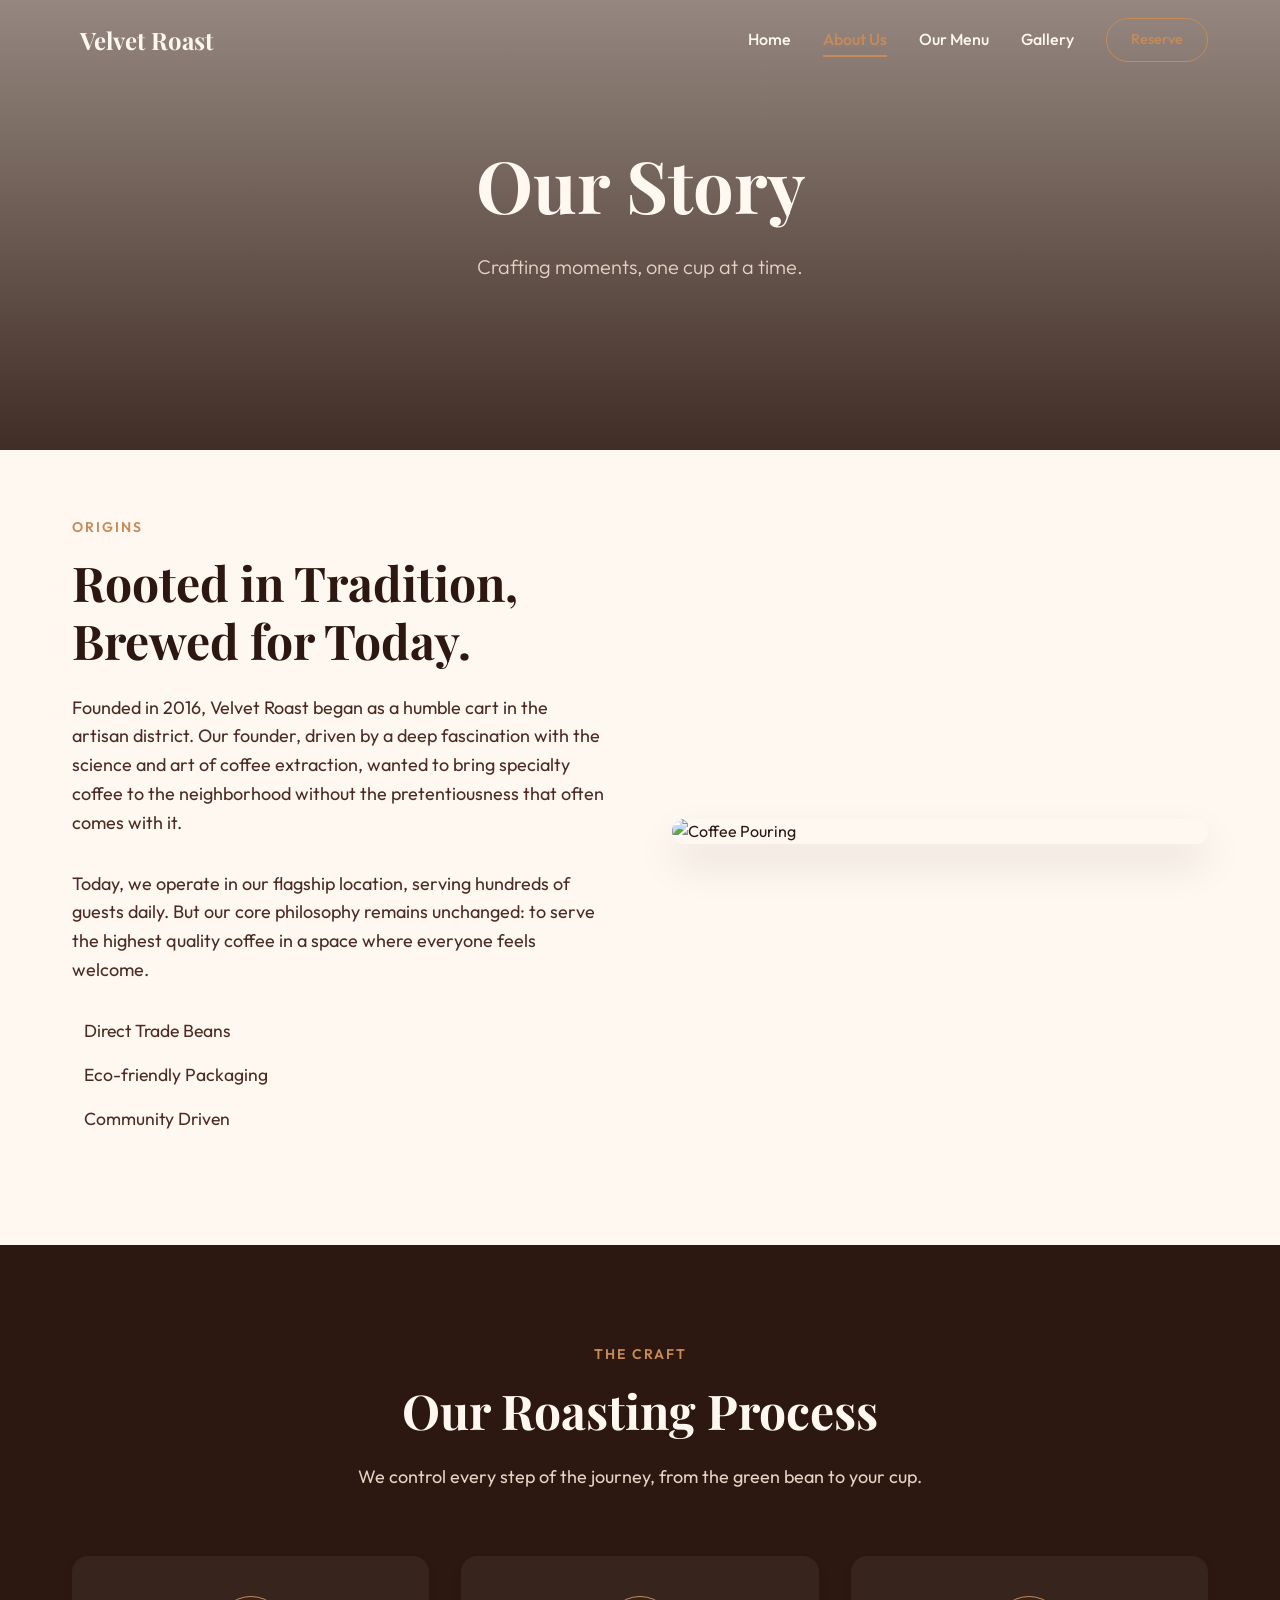
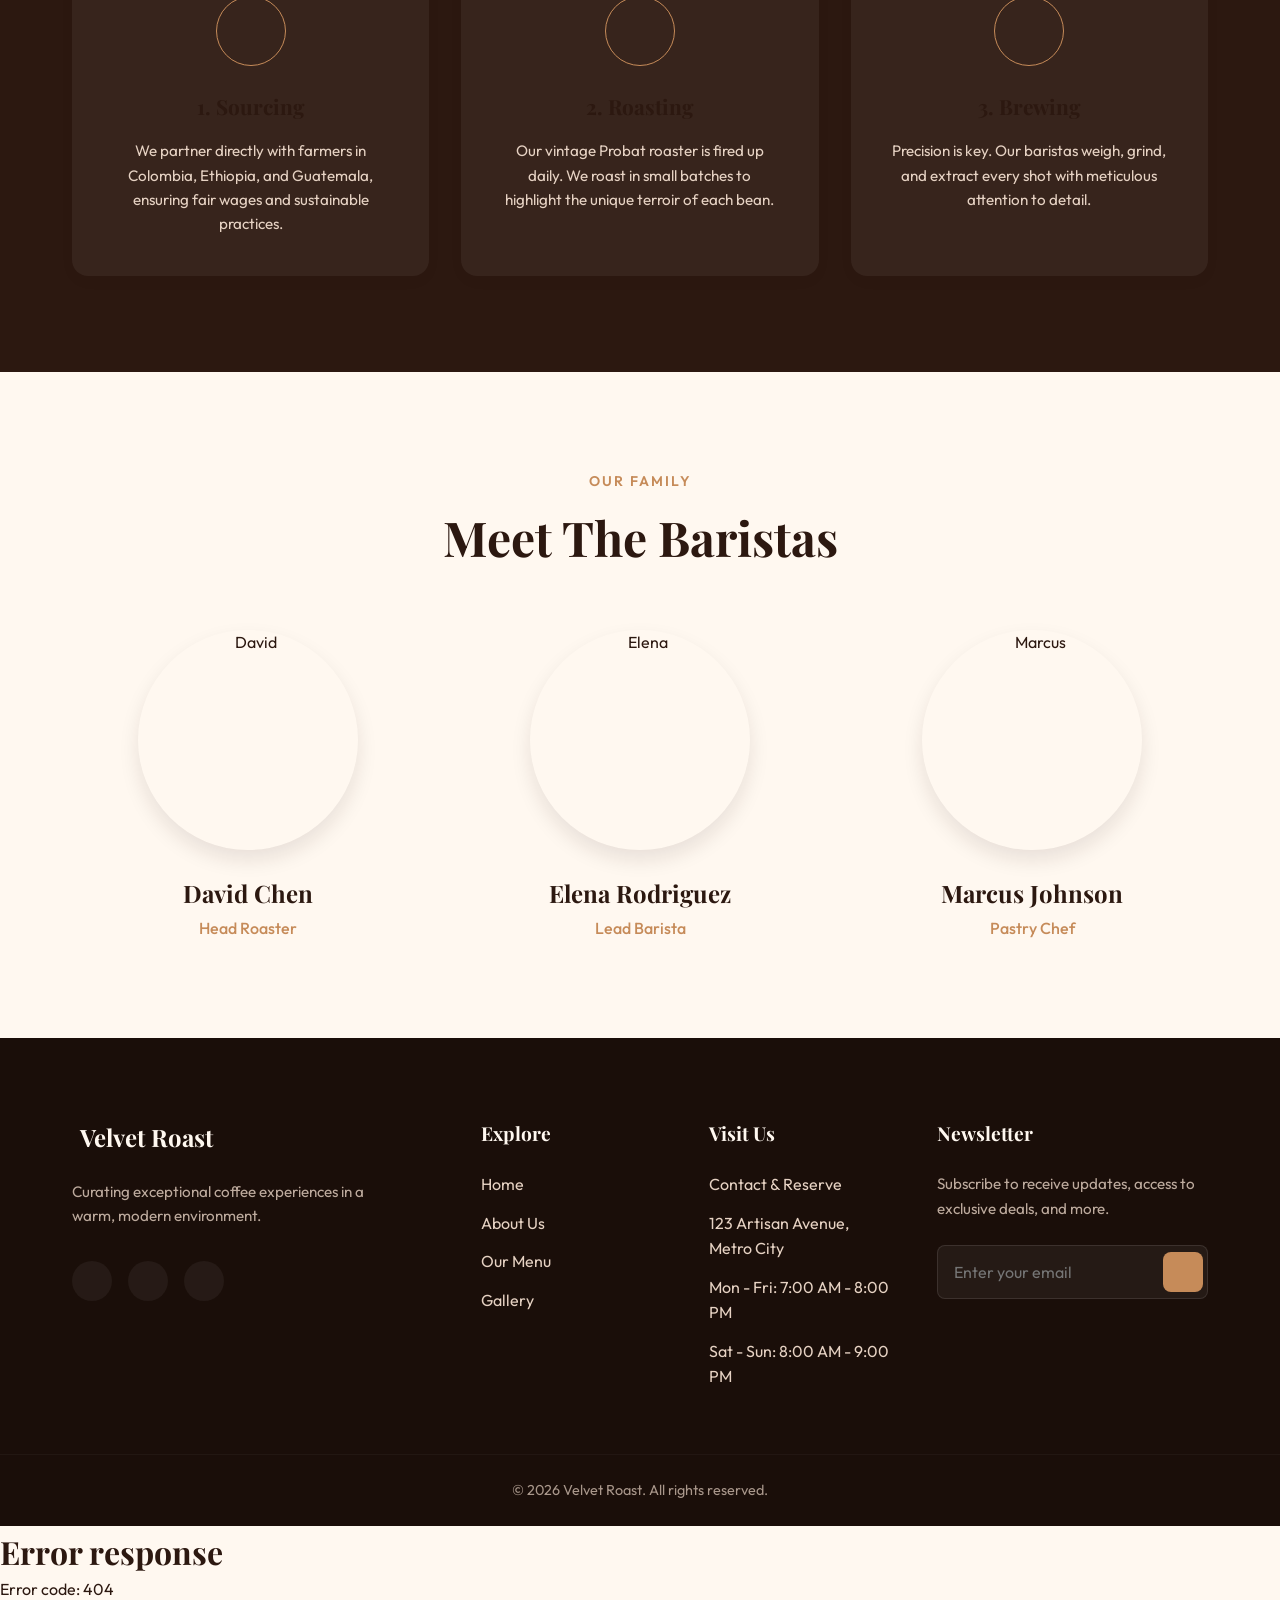
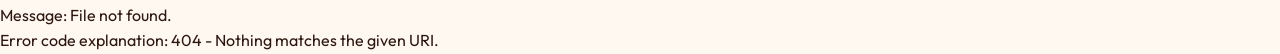
==== about.html @ c25fd92d "start commit" ====
<!DOCTYPE html>
<html lang="es">
<head>
    <meta charset="UTF-8">
    <meta name="viewport" content="width=device-width, initial-scale=1.0">
    <title>About Us | Velvet Roast</title>
    <meta name="description" content="Learn about our story, our roasting process, and the team behind Velvet Roast.">
    <link rel="preconnect" href="https://fonts.googleapis.com">
    <link rel="preconnect" href="https://fonts.gstatic.com" crossorigin>
    <link href="https://fonts.googleapis.com/css2?family=Outfit:wght@300;400;500;600&family=Playfair+Display:ital,wght@0,400;0,600;0,700;1,400&display=swap" rel="stylesheet">
    <script src="https://unpkg.com/@phosphor-icons/web"></script>
    <link rel="stylesheet" href="style.css">
</head>
<body>
    <header class="navbar scrolled" id="navbar">
        <div class="nav-container">
            <a href="index.html" class="logo"><i class="ph ph-coffee"></i>Velvet Roast</a>
            <button class="mobile-menu-btn" aria-label="Toggle Menu"><i class="ph ph-list"></i></button>
            <nav class="nav-links">
                <a href="index.html" class="nav-link">Home</a>
                <a href="about.html" class="nav-link active">About Us</a>
                <a href="menu.html" class="nav-link">Our Menu</a>
                <a href="gallery.html" class="nav-link">Gallery</a>
                <a href="contact.html" class="btn btn-outline btn-sm">Reserve</a>
            </nav>
        </div>
    </header>

    <main>
        <!-- Sub Hero Section -->
        <section class="sub-hero" style="background-image: url('https://images.unsplash.com/photo-1442512595331-e89e73853f31?auto=format&fit=crop&q=80&w=2000');">
            <div class="sub-hero-overlay"></div>
            <div class="sub-hero-content reveal-up">
                <h1 class="sub-hero-title">Our Story</h1>
                <p class="hero-text">Crafting moments, one cup at a time.</p>
            </div>
        </section>

        <!-- Detailed Story -->
        <section class="section-padding pt-0">
            <div class="container about-grid">
                <div class="about-content reveal-left">
                    <span class="section-tag">Origins</span>
                    <h2 class="section-title">Rooted in Tradition,<br>Brewed for Today.</h2>
                    <p class="section-desc">Founded in 2016, Velvet Roast began as a humble cart in the artisan district. Our founder, driven by a deep fascination with the science and art of coffee extraction, wanted to bring specialty coffee to the neighborhood without the pretentiousness that often comes with it.</p>
                    <p class="section-desc">Today, we operate in our flagship location, serving hundreds of guests daily. But our core philosophy remains unchanged: to serve the highest quality coffee in a space where everyone feels welcome.</p>
                    <div class="mt-4">
                        <ul class="about-features" style="margin-top:0;">
                            <li><i class="ph-fill ph-check-circle"></i> Direct Trade Beans</li>
                            <li><i class="ph-fill ph-check-circle"></i> Eco-friendly Packaging</li>
                            <li><i class="ph-fill ph-check-circle"></i> Community Driven</li>
                        </ul>
                    </div>
                </div>
                <div class="about-images reveal-right">
                    <img src="https://images.unsplash.com/photo-1511920170033-f8396924c348?auto=format&fit=crop&q=80&w=800" alt="Coffee Pouring" class="img-main">
                </div>
            </div>
        </section>

        <!-- The Process -->
        <section class="section-padding" style="background-color: var(--color-dark-brown); color: var(--color-warm-white);">
            <div class="container">
                <div class="section-header text-center reveal-up">
                    <span class="section-tag" style="color: var(--color-caramel);">The Craft</span>
                    <h2 class="section-title" style="color: var(--color-warm-white);">Our Roasting Process</h2>
                    <p class="section-desc mx-auto" style="color: var(--color-cream); margin: 0 auto;">We control every step of the journey, from the green bean to your cup.</p>
                </div>
                <div class="features-grid mt-4">
                    <div class="feature-card reveal-up" style="background: rgba(255,255,255,0.05); color: var(--color-warm-white);">
                        <div class="feature-icon" style="background: transparent; border: 1px solid var(--color-caramel);"><i class="ph ph-globe-hemisphere-west"></i></div>
                        <h3>1. Sourcing</h3>
                        <p style="color: var(--color-cream);">We partner directly with farmers in Colombia, Ethiopia, and Guatemala, ensuring fair wages and sustainable practices.</p>
                    </div>
                    <div class="feature-card reveal-up" style="background: rgba(255,255,255,0.05); color: var(--color-warm-white); transition-delay: 0.1s">
                        <div class="feature-icon" style="background: transparent; border: 1px solid var(--color-caramel);"><i class="ph ph-fire"></i></div>
                        <h3>2. Roasting</h3>
                        <p style="color: var(--color-cream);">Our vintage Probat roaster is fired up daily. We roast in small batches to highlight the unique terroir of each bean.</p>
                    </div>
                    <div class="feature-card reveal-up" style="background: rgba(255,255,255,0.05); color: var(--color-warm-white); transition-delay: 0.2s">
                        <div class="feature-icon" style="background: transparent; border: 1px solid var(--color-caramel);"><i class="ph ph-coffee"></i></div>
                        <h3>3. Brewing</h3>
                        <p style="color: var(--color-cream);">Precision is key. Our baristas weigh, grind, and extract every shot with meticulous attention to detail.</p>
                    </div>
                </div>
            </div>
        </section>

        <!-- Meet The Team -->
        <section class="section-padding">
            <div class="container">
                <div class="section-header text-center reveal-up">
                    <span class="section-tag">Our Family</span>
                    <h2 class="section-title">Meet The Baristas</h2>
                </div>
                <div class="team-grid mt-4">
                    <div class="team-card reveal-up">
                        <img src="https://images.unsplash.com/photo-1507003211169-0a1dd7228f2d?auto=format&fit=crop&q=80&w=400" alt="David" class="team-img">
                        <h3>David Chen</h3>
                        <p>Head Roaster</p>
                    </div>
                    <div class="team-card reveal-up" style="transition-delay: 0.1s">
                        <img src="https://images.unsplash.com/photo-1544005313-94ddf0286df2?auto=format&fit=crop&q=80&w=400" alt="Elena" class="team-img">
                        <h3>Elena Rodriguez</h3>
                        <p>Lead Barista</p>
                    </div>
                    <div class="team-card reveal-up" style="transition-delay: 0.2s">
                        <img src="https://images.unsplash.com/photo-1531427186611-ecfd6d936c79?auto=format&fit=crop&q=80&w=400" alt="Marcus" class="team-img">
                        <h3>Marcus Johnson</h3>
                        <p>Pastry Chef</p>
                    </div>
                </div>
            </div>
        </section>

    </main>

    <!-- Footer Script Tag -->
    <script>
        fetch('footer.html').then(response => response.text()).then(data => document.body.insertAdjacentHTML('beforeend', data));
    </script>
    <footer class="footer">
        <div class="container footer-grid">
            <div class="footer-brand">
                <a href="index.html" class="logo"><i class="ph ph-coffee"></i>Velvet Roast</a>
                <p>Curating exceptional coffee experiences in a warm, modern environment.</p>
                <div class="social-links">
                    <a href="#"><i class="ph ph-instagram-logo"></i></a>
                    <a href="#"><i class="ph ph-facebook-logo"></i></a>
                    <a href="#"><i class="ph ph-twitter-logo"></i></a>
                </div>
            </div>
            <div class="footer-links">
                <h4>Explore</h4>
                <ul>
                    <li><a href="index.html">Home</a></li>
                    <li><a href="about.html">About Us</a></li>
                    <li><a href="menu.html">Our Menu</a></li>
                    <li><a href="gallery.html">Gallery</a></li>
                </ul>
            </div>
            <div class="footer-links">
                <h4>Visit Us</h4>
                <ul>
                    <li><a href="contact.html">Contact & Reserve</a></li>
                    <li>123 Artisan Avenue, Metro City</li>
                    <li>Mon - Fri: 7:00 AM - 8:00 PM</li>
                    <li>Sat - Sun: 8:00 AM - 9:00 PM</li>
                </ul>
            </div>
            <div class="footer-newsletter">
                <h4>Newsletter</h4>
                <p>Subscribe to receive updates, access to exclusive deals, and more.</p>
                <form class="newsletter-form">
                    <input type="email" placeholder="Enter your email" required>
                    <button type="submit" aria-label="Subscribe"><i class="ph ph-paper-plane-right"></i></button>
                </form>
            </div>
        </div>
        <div class="footer-bottom">
            <p>&copy; 2026 Velvet Roast. All rights reserved.</p>
        </div>
    </footer>
    <script src="script.js"></script>
</body>
</html>
---- style.css ----
/* =========================================
   CSS Variables & Reset
   ========================================= */
:root {
    /* Color Palette */
    --color-dark-brown: #2C1810;
    --color-espresso: #4A2C24;
    --color-cream: #E6D2C3;
    --color-warm-white: #FFF8F0;
    --color-caramel: #C68B59;
    --color-caramel-hover: #b07a4c;
    --color-black-overlay: rgba(15, 8, 5, 0.6);

    /* Typography */
    --font-heading: 'Playfair Display', serif;
    --font-body: 'Outfit', sans-serif;

    /* Spacing & Layout */
    --nav-height: 80px;
    --container-max: 1200px;
    --radius-sm: 8px;
    --radius-md: 16px;
    --radius-lg: 24px;
    
    /* Transitions */
    --transition-fast: 0.2s ease;
    --transition-smooth: 0.4s cubic-bezier(0.16, 1, 0.3, 1);
}

* {
    margin: 0;
    padding: 0;
    box-sizing: border-box;
}

html {
    scroll-behavior: smooth;
    scroll-padding-top: var(--nav-height);
}

body {
    font-family: var(--font-body);
    background-color: var(--color-warm-white);
    color: var(--color-dark-brown);
    line-height: 1.6;
    overflow-x: hidden;
}

img {
    max-width: 100%;
    display: block;
}

a {
    text-decoration: none;
    color: inherit;
    transition: color var(--transition-fast);
}

ul {
    list-style: none;
}

/* =========================================
   Typography & Utilities
   ========================================= */
h1, h2, h3, h4, .logo {
    font-family: var(--font-heading);
    color: var(--color-dark-brown);
}

.container {
    max-width: var(--container-max);
    margin: 0 auto;
    padding: 0 2rem;
}

.container-fluid {
    width: 100%;
    padding: 0 1rem;
}

.section-padding {
    padding: 6rem 0;
}

.pt-0 {
    padding-top: 0 !important;
}

.mt-4 {
    margin-top: 2rem !important;
}

.mt-5 {
    margin-top: 3rem !important;
}

.mx-auto {
    margin-left: auto;
    margin-right: auto;
}

.text-center {
    text-align: center;
}

.section-tag {
    display: inline-block;
    font-size: 0.875rem;
    font-weight: 600;
    text-transform: uppercase;
    letter-spacing: 2px;
    color: var(--color-caramel);
    margin-bottom: 1rem;
}

.section-title {
    font-size: clamp(2rem, 4vw, 3rem);
    margin-bottom: 1.5rem;
    line-height: 1.2;
}

.section-desc {
    font-size: 1.125rem;
    color: var(--color-espresso);
    margin-bottom: 2rem;
    max-width: 600px;
}

.w-100 {
    width: 100%;
}

/* =========================================
   Buttons
   ========================================= */
.btn {
    display: inline-flex;
    align-items: center;
    justify-content: center;
    padding: 1rem 2rem;
    border-radius: 50px;
    font-family: var(--font-body);
    font-weight: 500;
    font-size: 1rem;
    cursor: pointer;
    transition: all var(--transition-smooth);
    border: none;
    outline: none;
}

.btn-sm {
    padding: 0.6rem 1.5rem;
    font-size: 0.9rem;
}

.btn-primary {
    background-color: var(--color-caramel);
    color: var(--color-warm-white);
    box-shadow: 0 4px 15px rgba(198, 139, 89, 0.3);
}

.btn-primary:hover {
    background-color: var(--color-caramel-hover);
    transform: translateY(-2px);
    box-shadow: 0 6px 20px rgba(198, 139, 89, 0.4);
}

.btn-secondary {
    background-color: var(--color-warm-white);
    color: var(--color-dark-brown);
}

.btn-secondary:hover {
    background-color: var(--color-cream);
    transform: translateY(-2px);
}

.btn-outline {
    background-color: transparent;
    border: 1px solid var(--color-caramel);
    color: var(--color-caramel);
}

.btn-outline:hover {
    background-color: var(--color-caramel);
    color: var(--color-warm-white);
}

/* =========================================
   Navbar
   ========================================= */
.navbar {
    position: fixed;
    top: 0;
    left: 0;
    width: 100%;
    height: var(--nav-height);
    z-index: 1000;
    transition: all var(--transition-smooth);
    background: transparent;
}

.navbar.scrolled {
    background: rgba(255, 248, 240, 0.9);
    backdrop-filter: blur(10px);
    -webkit-backdrop-filter: blur(10px);
    box-shadow: 0 2px 10px rgba(44, 24, 16, 0.05);
}

.nav-container {
    max-width: var(--container-max);
    margin: 0 auto;
    padding: 0 2rem;
    height: 100%;
    display: flex;
    justify-content: space-between;
    align-items: center;
}

.logo {
    font-size: 1.5rem;
    font-weight: 700;
    display: flex;
    align-items: center;
    gap: 0.5rem;
    color: var(--color-warm-white);
}

.navbar.scrolled .logo {
    color: var(--color-dark-brown);
}

.nav-links {
    display: flex;
    align-items: center;
    gap: 2rem;
}

.nav-link {
    font-weight: 500;
    color: var(--color-warm-white);
    position: relative;
}

.nav-link.active {
    color: var(--color-caramel);
}

.navbar.scrolled .nav-link {
    color: var(--color-dark-brown);
}

.navbar.scrolled .nav-link.active {
    color: var(--color-caramel);
}

.nav-link::after {
    content: '';
    position: absolute;
    bottom: -4px;
    left: 0;
    width: 0;
    height: 2px;
    background-color: var(--color-caramel);
    transition: width var(--transition-smooth);
}

.nav-link.active::after {
    width: 100%;
}

.nav-link:hover::after {
    width: 100%;
}

.mobile-menu-btn {
    display: none;
    background: none;
    border: none;
    color: var(--color-warm-white);
    font-size: 1.8rem;
    cursor: pointer;
}

.navbar.scrolled .mobile-menu-btn {
    color: var(--color-dark-brown);
}

/* =========================================
   Hero Section
   ========================================= */
.hero {
    position: relative;
    height: 100vh;
    min-height: 600px;
    display: flex;
    align-items: center;
    justify-content: center;
    background-image: url('https://images.unsplash.com/photo-1497935586351-b67a49e012bf?auto=format&fit=crop&q=80&w=2000');
    background-size: cover;
    background-position: center;
    background-attachment: fixed;
    text-align: center;
    color: var(--color-warm-white);
}

.hero-overlay {
    position: absolute;
    inset: 0;
    background: linear-gradient(to bottom, rgba(44, 24, 16, 0.4), rgba(44, 24, 16, 0.8));
    z-index: 1;
}

.hero-content {
    position: relative;
    z-index: 2;
    max-width: 800px;
    padding: 0 2rem;
}

.hero-subtitle {
    display: block;
    font-family: var(--font-body);
    font-weight: 300;
    letter-spacing: 4px;
    text-transform: uppercase;
    margin-bottom: 1rem;
    color: var(--color-cream);
}

.hero-title {
    font-size: clamp(3rem, 8vw, 5.5rem);
    line-height: 1.1;
    margin-bottom: 1.5rem;
    color: var(--color-warm-white);
}

.hero-text {
    font-size: clamp(1.1rem, 2vw, 1.25rem);
    font-weight: 300;
    color: var(--color-cream);
    margin-bottom: 2.5rem;
    max-width: 600px;
    margin-inline: auto;
}

.hero-actions {
    display: flex;
    gap: 1rem;
    justify-content: center;
    flex-wrap: wrap;
}

.scroll-indicator {
    position: absolute;
    bottom: 2rem;
    left: 50%;
    transform: translateX(-50%);
    z-index: 2;
    animation: bounce 2s infinite;
}

.scroll-indicator a {
    color: var(--color-warm-white);
    font-size: 2rem;
    opacity: 0.7;
}

@keyframes bounce {
    0%, 20%, 50%, 80%, 100% { transform: translateY(0); }
    40% { transform: translateY(-20px); }
    60% { transform: translateY(-10px); }
}

/* =========================================
   Sub-Hero Section (For Inner Pages)
   ========================================= */
.sub-hero {
    position: relative;
    height: 50vh;
    min-height: 400px;
    display: flex;
    align-items: center;
    justify-content: center;
    background-size: cover;
    background-position: center;
    background-attachment: fixed;
    text-align: center;
    color: var(--color-warm-white);
    margin-bottom: 4rem;
}

.sub-hero-overlay {
    position: absolute;
    inset: 0;
    background: linear-gradient(to bottom, rgba(44, 24, 16, 0.5), rgba(44, 24, 16, 0.9));
    z-index: 1;
}

.sub-hero-content {
    position: relative;
    z-index: 2;
    padding: 0 2rem;
}

.sub-hero-title {
    font-size: clamp(2.5rem, 6vw, 4.5rem);
    color: var(--color-warm-white);
    margin-bottom: 0.5rem;
}

/* =========================================
   About Section
   ========================================= */
.about-grid {
    display: grid;
    grid-template-columns: 1fr 1fr;
    gap: 4rem;
    align-items: center;
}

.about-images {
    position: relative;
}

.about-images .img-main {
    border-radius: var(--radius-lg);
    box-shadow: 0 20px 40px rgba(44, 24, 16, 0.1);
}

.experience-badge {
    position: absolute;
    bottom: -2rem;
    right: -2rem;
    background-color: var(--color-dark-brown);
    color: var(--color-warm-white);
    padding: 2rem;
    border-radius: 50%;
    width: 150px;
    height: 150px;
    display: flex;
    flex-direction: column;
    align-items: center;
    justify-content: center;
    text-align: center;
    box-shadow: 0 10px 30px rgba(44, 24, 16, 0.2);
}

.experience-badge .years {
    font-family: var(--font-heading);
    font-size: 2.5rem;
    line-height: 1;
    color: var(--color-caramel);
}

.experience-badge .text {
    font-size: 0.875rem;
    letter-spacing: 1px;
    text-transform: uppercase;
    margin-top: 0.5rem;
}

.about-features {
    margin-top: 2rem;
}

.about-features li {
    display: flex;
    align-items: center;
    gap: 0.75rem;
    font-size: 1.1rem;
    margin-bottom: 1rem;
    color: var(--color-espresso);
}

.about-features i {
    color: var(--color-caramel);
    font-size: 1.5rem;
}

/* =========================================
   Team Section
   ========================================= */
.team-grid {
    display: grid;
    grid-template-columns: repeat(auto-fit, minmax(250px, 1fr));
    gap: 2.5rem;
}

.team-card {
    text-align: center;
}

.team-img {
    width: 220px;
    height: 220px;
    border-radius: 50%;
    object-fit: cover;
    margin: 0 auto 1.5rem;
    box-shadow: 0 10px 20px rgba(44, 24, 16, 0.1);
    transition: transform var(--transition-smooth);
}

.team-card:hover .team-img {
    transform: scale(1.05);
}

.team-card h3 {
    font-size: 1.5rem;
    margin-bottom: 0.2rem;
}

.team-card p {
    color: var(--color-caramel);
    font-weight: 500;
}

/* =========================================
   Menu Section
   ========================================= */
.menu {
    background-color: var(--color-cream);
}

.section-header {
    margin-bottom: 4rem;
}

.menu-grid {
    display: grid;
    grid-template-columns: repeat(auto-fit, minmax(280px, 1fr));
    gap: 2rem;
    margin-bottom: 3rem;
}

.menu-card {
    background-color: var(--color-warm-white);
    border-radius: var(--radius-md);
    overflow: hidden;
    transition: transform var(--transition-smooth), box-shadow var(--transition-smooth);
    box-shadow: 0 5px 15px rgba(44, 24, 16, 0.05);
}

.menu-card:hover {
    transform: translateY(-10px);
    box-shadow: 0 15px 30px rgba(44, 24, 16, 0.1);
}

.card-img-wrapper {
    position: relative;
    height: 240px;
    overflow: hidden;
}

.card-img-wrapper img {
    width: 100%;
    height: 100%;
    object-fit: cover;
    transition: transform 0.6s ease;
}

.menu-card:hover .card-img-wrapper img {
    transform: scale(1.05);
}

.card-img-wrapper .price {
    position: absolute;
    top: 1rem;
    right: 1rem;
    background-color: var(--color-dark-brown);
    color: var(--color-warm-white);
    padding: 0.5rem 1rem;
    border-radius: 30px;
    font-weight: 600;
    font-size: 1.1rem;
}

.card-content {
    padding: 1.5rem;
}

.card-content h3 {
    font-size: 1.5rem;
    margin-bottom: 0.5rem;
}

.card-content p {
    color: var(--color-espresso);
    font-size: 0.95rem;
}

/* Expanded Menu Categories */
.menu-category-title {
    font-family: var(--font-heading);
    font-size: 2.5rem;
    color: var(--color-dark-brown);
    margin: 4rem 0 2rem;
    text-align: center;
    position: relative;
}

.menu-category-title::after {
    content: '';
    display: block;
    width: 60px;
    height: 3px;
    background-color: var(--color-caramel);
    margin: 0.8rem auto 0;
}

.menu-list {
    display: flex;
    flex-direction: column;
    gap: 2rem;
    max-width: 800px;
    margin: 0 auto;
}

.menu-item-row {
    display: flex;
    justify-content: space-between;
    align-items: baseline;
    border-bottom: 1px dashed var(--color-cream);
    padding-bottom: 0.5rem;
}

.menu-item-row h4 {
    font-family: var(--font-heading);
    font-size: 1.4rem;
}

.menu-item-row .price {
    font-weight: 600;
    color: var(--color-caramel);
    font-size: 1.2rem;
}

.menu-item-desc {
    color: var(--color-espresso);
    font-size: 0.95rem;
    margin-top: 0.5rem;
}

/* =========================================
   Features / Why Us
   ========================================= */
.features-grid {
    display: grid;
    grid-template-columns: repeat(auto-fit, minmax(250px, 1fr));
    gap: 2rem;
}

.feature-card {
    padding: 2.5rem;
    background-color: #fff;
    border-radius: var(--radius-md);
    text-align: center;
    box-shadow: 0 5px 15px rgba(44, 24, 16, 0.03);
    transition: transform var(--transition-smooth);
}

.feature-card:hover {
    transform: translateY(-5px);
}

.feature-icon {
    width: 70px;
    height: 70px;
    margin: 0 auto 1.5rem;
    background-color: var(--color-cream);
    color: var(--color-caramel);
    border-radius: 50%;
    display: flex;
    align-items: center;
    justify-content: center;
    font-size: 2rem;
}

.feature-card h3 {
    margin-bottom: 1rem;
    font-size: 1.3rem;
}

.feature-card p {
    color: var(--color-espresso);
    font-size: 0.95rem;
}

/* =========================================
   Gallery Section
   ========================================= */
.gallery {
    background-color: var(--color-dark-brown);
    color: var(--color-warm-white);
}

.gallery .section-title, .gallery .section-desc {
    color: var(--color-warm-white);
}

.gallery-grid {
    display: grid;
    grid-template-columns: repeat(auto-fit, minmax(250px, 1fr));
    gap: 1rem;
    margin-top: 3rem;
}

.gallery-item {
    position: relative;
    border-radius: var(--radius-sm);
    overflow: hidden;
    aspect-ratio: 1 / 1;
    cursor: pointer;
}

.gallery-item img {
    width: 100%;
    height: 100%;
    object-fit: cover;
    transition: transform 0.6s ease;
}

.gallery-overlay {
    position: absolute;
    inset: 0;
    background-color: rgba(44, 24, 16, 0.6);
    display: flex;
    align-items: center;
    justify-content: center;
    opacity: 0;
    transition: opacity var(--transition-fast);
}

.gallery-overlay i {
    font-size: 3rem;
    color: var(--color-warm-white);
    transform: translateY(20px);
    transition: transform var(--transition-smooth);
}

.gallery-item:hover img {
    transform: scale(1.1);
}

.gallery-item:hover .gallery-overlay {
    opacity: 1;
}

.gallery-item:hover .gallery-overlay i {
    transform: translateY(0);
}

/* =========================================
   Testimonials
   ========================================= */
.testimonials {
    background-color: var(--color-warm-white);
}

.testimonials-grid {
    display: grid;
    grid-template-columns: repeat(auto-fit, minmax(300px, 1fr));
    gap: 2rem;
}

.testimonial-card {
    background-color: var(--color-cream);
    padding: 2.5rem;
    border-radius: var(--radius-md);
    position: relative;
}

.stars {
    color: var(--color-caramel);
    margin-bottom: 1.5rem;
}

.review {
    font-family: var(--font-heading);
    font-size: 1.25rem;
    font-style: italic;
    color: var(--color-dark-brown);
    margin-bottom: 2rem;
    line-height: 1.8;
}

.user-info {
    display: flex;
    align-items: center;
    gap: 1rem;
}

.avatar {
    width: 50px;
    height: 50px;
    background-color: var(--color-dark-brown);
    color: var(--color-warm-white);
    border-radius: 50%;
    display: flex;
    align-items: center;
    justify-content: center;
    font-weight: 600;
}

.user-info h4 {
    font-family: var(--font-body);
    font-size: 1rem;
    margin-bottom: 0.2rem;
}

.user-info span {
    font-size: 0.85rem;
    color: var(--color-espresso);
}

/* =========================================
   Contact, Map & FAQ
   ========================================= */
.contact-grid {
    display: grid;
    grid-template-columns: 1fr 1fr;
    gap: 4rem;
}

.info-list {
    margin-top: 2.5rem;
    display: flex;
    flex-direction: column;
    gap: 2rem;
}

.info-item {
    display: flex;
    align-items: flex-start;
    gap: 1.5rem;
}

.info-item i {
    font-size: 2rem;
    color: var(--color-caramel);
    background-color: var(--color-cream);
    padding: 1rem;
    border-radius: 50%;
}

.info-item h4 {
    font-family: var(--font-body);
    font-size: 1.2rem;
    margin-bottom: 0.5rem;
}

.info-item p {
    color: var(--color-espresso);
}

.reservation-form-wrapper {
    background-color: var(--color-dark-brown);
    padding: 3rem;
    border-radius: var(--radius-lg);
    box-shadow: 0 20px 40px rgba(44, 24, 16, 0.15);
    color: var(--color-warm-white);
}

.reservation-form h3 {
    color: var(--color-warm-white);
    margin-bottom: 2rem;
    font-size: 2rem;
}

.form-group {
    margin-bottom: 1.5rem;
}

.form-row {
    display: grid;
    grid-template-columns: 1fr 1fr;
    gap: 1rem;
}

label {
    display: block;
    margin-bottom: 0.5rem;
    font-size: 0.9rem;
    color: var(--color-cream);
}

input, select, textarea {
    width: 100%;
    padding: 1rem;
    background-color: rgba(255, 248, 240, 0.1);
    border: 1px solid rgba(255, 248, 240, 0.2);
    border-radius: var(--radius-sm);
    color: var(--color-warm-white);
    font-family: var(--font-body);
    font-size: 1rem;
    transition: border-color var(--transition-fast);
    outline: none;
}

input:focus, select:focus, textarea:focus {
    border-color: var(--color-caramel);
}

select option {
    background-color: var(--color-dark-brown);
    color: var(--color-warm-white);
}

.faq-grid {
    max-width: 800px;
    margin: 0 auto;
    display: flex;
    flex-direction: column;
    gap: 1rem;
}

.faq-item {
    background: var(--color-warm-white);
    padding: 1.5rem 2rem;
    border-radius: var(--radius-sm);
    border-left: 4px solid var(--color-caramel);
    box-shadow: 0 2px 10px rgba(0,0,0,0.02);
}

.faq-item h4 {
    font-size: 1.2rem;
    margin-bottom: 0.5rem;
    color: var(--color-dark-brown);
}

.faq-item p {
    color: var(--color-espresso);
}

/* =========================================
   Footer
   ========================================= */
.footer {
    background-color: #1A0E09;
    color: var(--color-cream);
    padding-top: 5rem;
}

.footer-grid {
    display: grid;
    grid-template-columns: 2fr 1fr 1fr 1.5fr;
    gap: 3rem;
    margin-bottom: 4rem;
}

.footer-brand .logo {
    color: var(--color-warm-white);
    margin-bottom: 1.5rem;
    display: inline-flex;
}

.footer-brand p {
    margin-bottom: 2rem;
    max-width: 300px;
    font-size: 0.95rem;
    opacity: 0.8;
}

.social-links {
    display: flex;
    gap: 1rem;
}

.social-links a {
    width: 40px;
    height: 40px;
    border-radius: 50%;
    background-color: rgba(255, 255, 255, 0.05);
    display: flex;
    align-items: center;
    justify-content: center;
    color: var(--color-warm-white);
    font-size: 1.2rem;
}

.social-links a:hover {
    background-color: var(--color-caramel);
    transform: translateY(-3px);
}

.footer-links h4, .footer-newsletter h4 {
    color: var(--color-warm-white);
    margin-bottom: 1.5rem;
    font-family: var(--font-heading);
    font-size: 1.2rem;
}

.footer-links ul {
    display: flex;
    flex-direction: column;
    gap: 0.8rem;
}

.footer-links a:hover {
    color: var(--color-caramel);
}

.footer-newsletter p {
    font-size: 0.95rem;
    opacity: 0.8;
    margin-bottom: 1.5rem;
}

.newsletter-form {
    display: flex;
    position: relative;
}

.newsletter-form input {
    background-color: rgba(255, 255, 255, 0.05);
    border: 1px solid rgba(255, 255, 255, 0.1);
    padding-right: 3rem;
}

.newsletter-form button {
    position: absolute;
    right: 5px;
    top: 50%;
    transform: translateY(-50%);
    background: var(--color-caramel);
    border: none;
    color: var(--color-warm-white);
    width: 40px;
    height: 40px;
    border-radius: var(--radius-sm);
    cursor: pointer;
    transition: background var(--transition-fast);
}

.newsletter-form button:hover {
    background: var(--color-caramel-hover);
}

.footer-bottom {
    text-align: center;
    padding: 1.5rem;
    border-top: 1px solid rgba(255, 255, 255, 0.05);
    font-size: 0.9rem;
    opacity: 0.7;
}

/* =========================================
   Animations
   ========================================= */
.reveal-up {
    opacity: 0;
    transform: translateY(40px);
    transition: all 0.8s cubic-bezier(0.16, 1, 0.3, 1);
}

.reveal-left {
    opacity: 0;
    transform: translateX(-40px);
    transition: all 0.8s cubic-bezier(0.16, 1, 0.3, 1);
}

.reveal-right {
    opacity: 0;
    transform: translateX(40px);
    transition: all 0.8s cubic-bezier(0.16, 1, 0.3, 1);
}

.reveal-up.active,
.reveal-left.active,
.reveal-right.active {
    opacity: 1;
    transform: translate(0, 0);
}

/* =========================================
   Responsive Design
   ========================================= */
@media (max-width: 992px) {
    .about-grid, .contact-grid {
        grid-template-columns: 1fr;
        gap: 3rem;
    }
    
    .experience-badge {
        bottom: -1rem;
        right: 1rem;
        width: 120px;
        height: 120px;
        padding: 1.5rem;
    }
    
    .experience-badge .years {
        font-size: 2rem;
    }
    
    .footer-grid {
        grid-template-columns: 1fr 1fr;
    }
}

@media (max-width: 768px) {
    .mobile-menu-btn {
        display: block;
    }
    
    .nav-links {
        position: fixed;
        top: var(--nav-height);
        left: -100%;
        width: 100%;
        height: calc(100vh - var(--nav-height));
        background-color: var(--color-dark-brown);
        flex-direction: column;
        justify-content: center;
        transition: left var(--transition-smooth);
    }
    
    .nav-links.active {
        left: 0;
    }
    
    .nav-link {
        color: var(--color-warm-white) !important;
        font-size: 1.5rem;
    }
    
    .navbar.scrolled .nav-links {
        background-color: rgba(255, 248, 240, 0.98);
    }
    
    .navbar.scrolled .nav-link {
        color: var(--color-dark-brown) !important;
    }
    
    .footer-grid {
        grid-template-columns: 1fr;
    }
    
    .section-padding {
        padding: 4rem 0;
    }
}
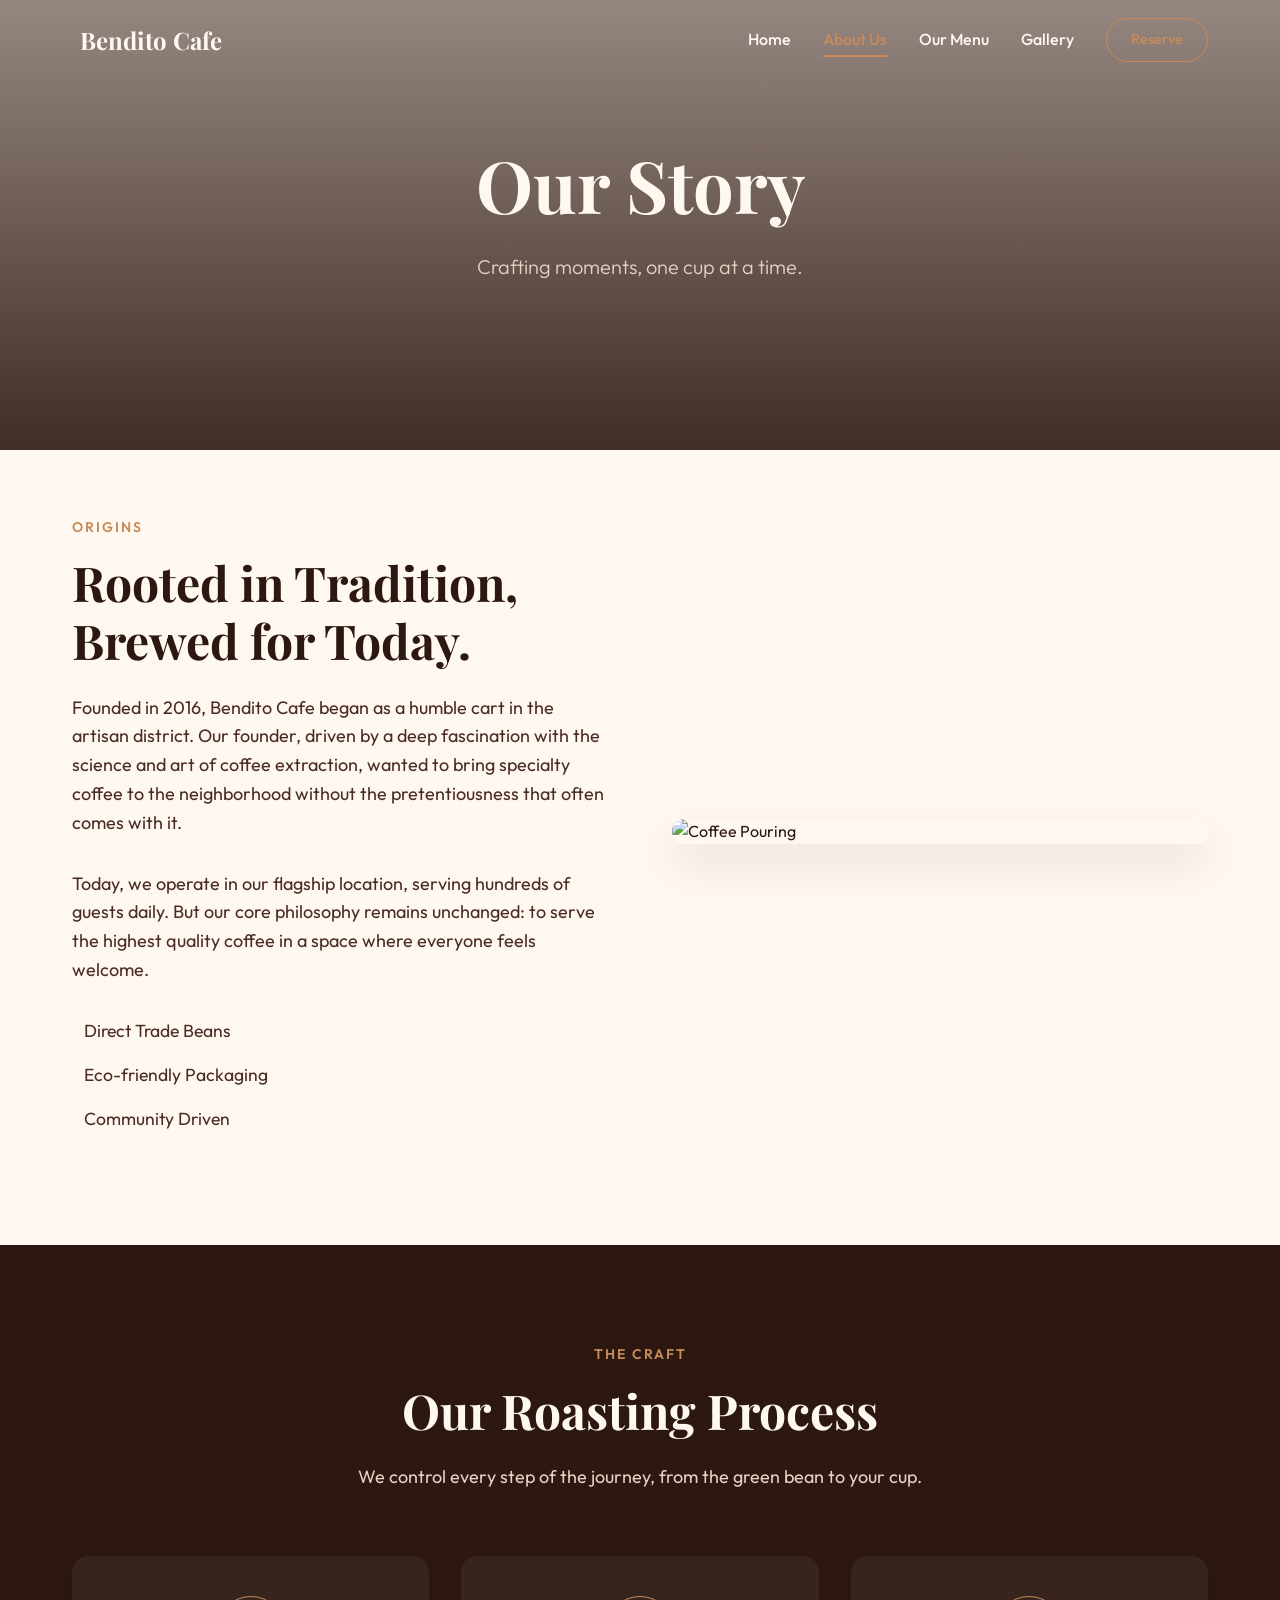
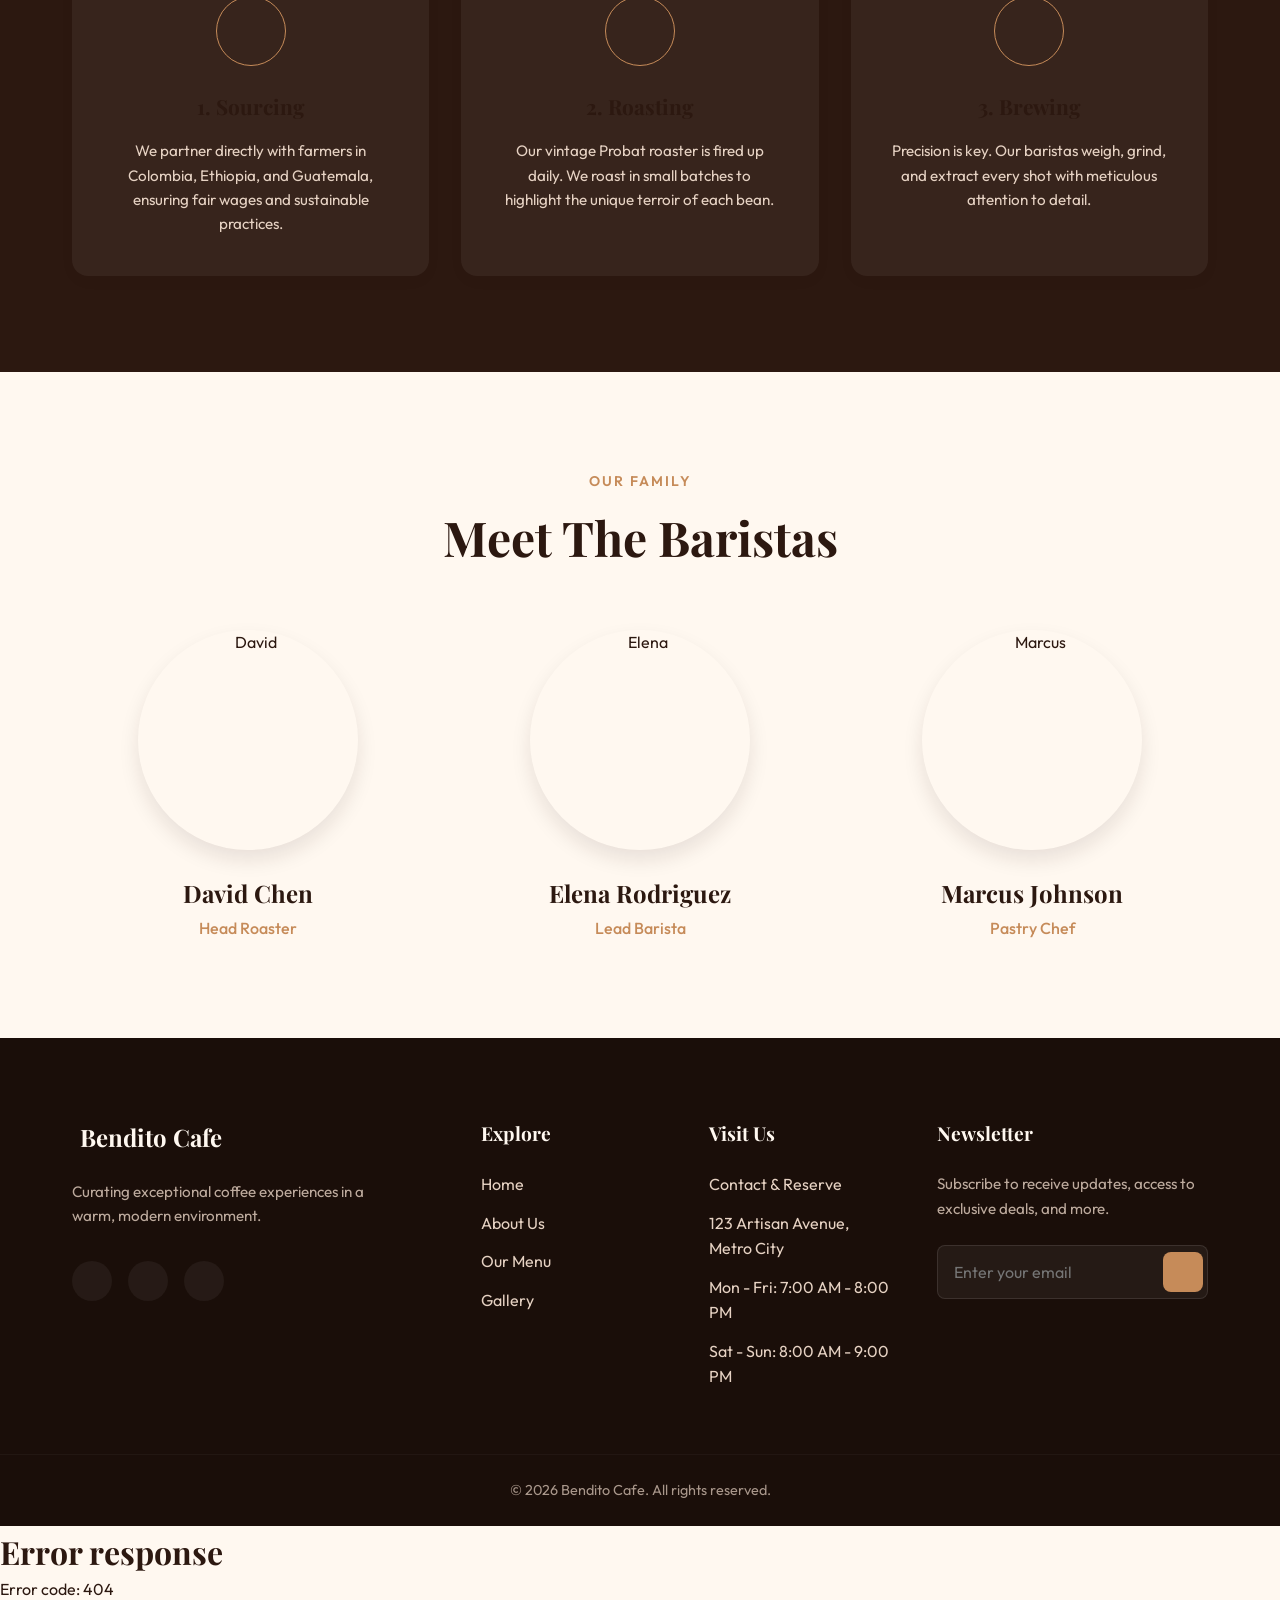
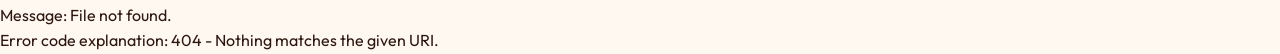
==== commit 30495d99: "Project Refactor" ====
--- a/about.html
+++ b/about.html
@@ -3,8 +3,8 @@
 <head>
     <meta charset="UTF-8">
     <meta name="viewport" content="width=device-width, initial-scale=1.0">
-    <title>About Us | Velvet Roast</title>
-    <meta name="description" content="Learn about our story, our roasting process, and the team behind Velvet Roast.">
+    <title>About Us | Bendito Cafe</title>
+    <meta name="description" content="Learn about our story, our roasting process, and the team behind Bendito Cafe.">
     <link rel="preconnect" href="https://fonts.googleapis.com">
     <link rel="preconnect" href="https://fonts.gstatic.com" crossorigin>
     <link href="https://fonts.googleapis.com/css2?family=Outfit:wght@300;400;500;600&family=Playfair+Display:ital,wght@0,400;0,600;0,700;1,400&display=swap" rel="stylesheet">
@@ -14,7 +14,7 @@
 <body>
     <header class="navbar scrolled" id="navbar">
         <div class="nav-container">
-            <a href="index.html" class="logo"><i class="ph ph-coffee"></i>Velvet Roast</a>
+            <a href="index.html" class="logo"><i class="ph ph-coffee"></i>Bendito Cafe</a>
             <button class="mobile-menu-btn" aria-label="Toggle Menu"><i class="ph ph-list"></i></button>
             <nav class="nav-links">
                 <a href="index.html" class="nav-link">Home</a>
@@ -42,7 +42,7 @@
                 <div class="about-content reveal-left">
                     <span class="section-tag">Origins</span>
                     <h2 class="section-title">Rooted in Tradition,<br>Brewed for Today.</h2>
-                    <p class="section-desc">Founded in 2016, Velvet Roast began as a humble cart in the artisan district. Our founder, driven by a deep fascination with the science and art of coffee extraction, wanted to bring specialty coffee to the neighborhood without the pretentiousness that often comes with it.</p>
+                    <p class="section-desc">Founded in 2016, Bendito Cafe began as a humble cart in the artisan district. Our founder, driven by a deep fascination with the science and art of coffee extraction, wanted to bring specialty coffee to the neighborhood without the pretentiousness that often comes with it.</p>
                     <p class="section-desc">Today, we operate in our flagship location, serving hundreds of guests daily. But our core philosophy remains unchanged: to serve the highest quality coffee in a space where everyone feels welcome.</p>
                     <div class="mt-4">
                         <ul class="about-features" style="margin-top:0;">
@@ -122,7 +122,7 @@
     <footer class="footer">
         <div class="container footer-grid">
             <div class="footer-brand">
-                <a href="index.html" class="logo"><i class="ph ph-coffee"></i>Velvet Roast</a>
+                <a href="index.html" class="logo"><i class="ph ph-coffee"></i>Bendito Cafe</a>
                 <p>Curating exceptional coffee experiences in a warm, modern environment.</p>
                 <div class="social-links">
                     <a href="#"><i class="ph ph-instagram-logo"></i></a>
@@ -158,7 +158,7 @@
             </div>
         </div>
         <div class="footer-bottom">
-            <p>&copy; 2026 Velvet Roast. All rights reserved.</p>
+            <p>&copy; 2026 Bendito Cafe. All rights reserved.</p>
         </div>
     </footer>
     <script src="script.js"></script>
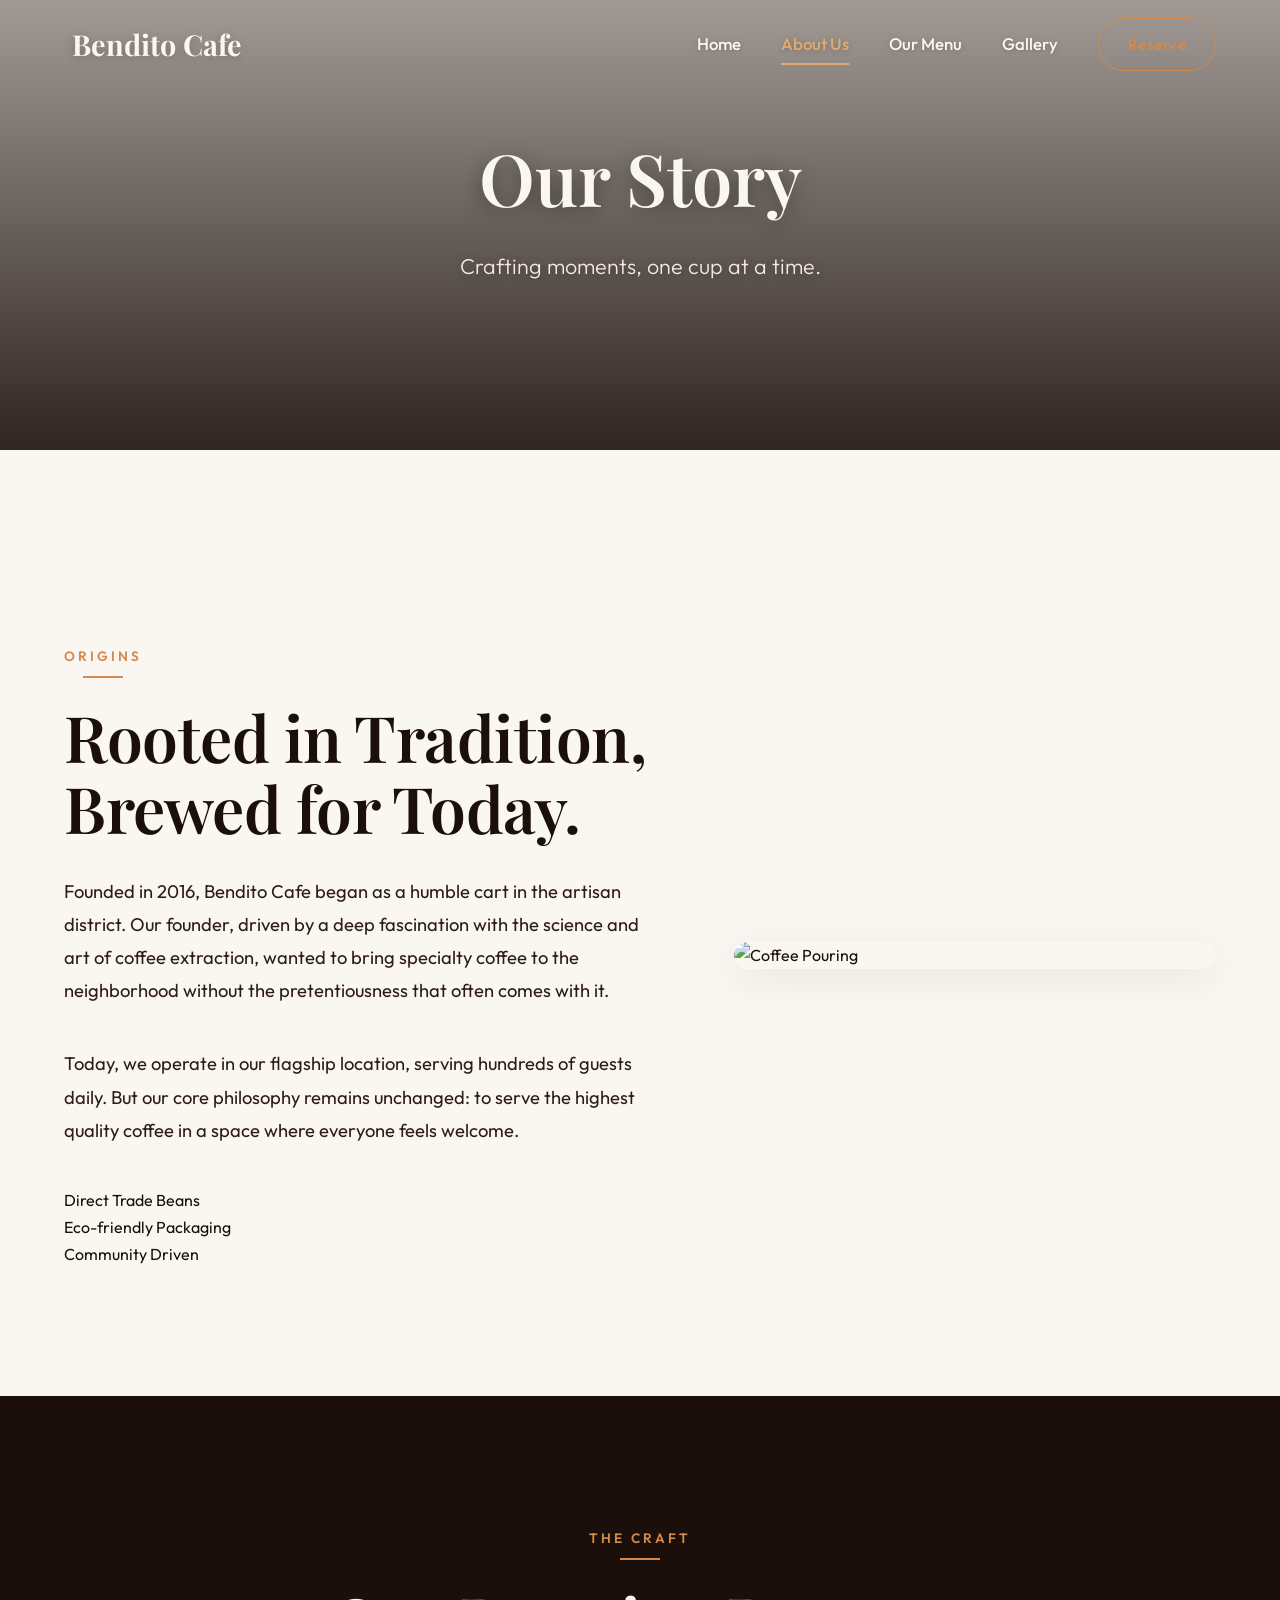
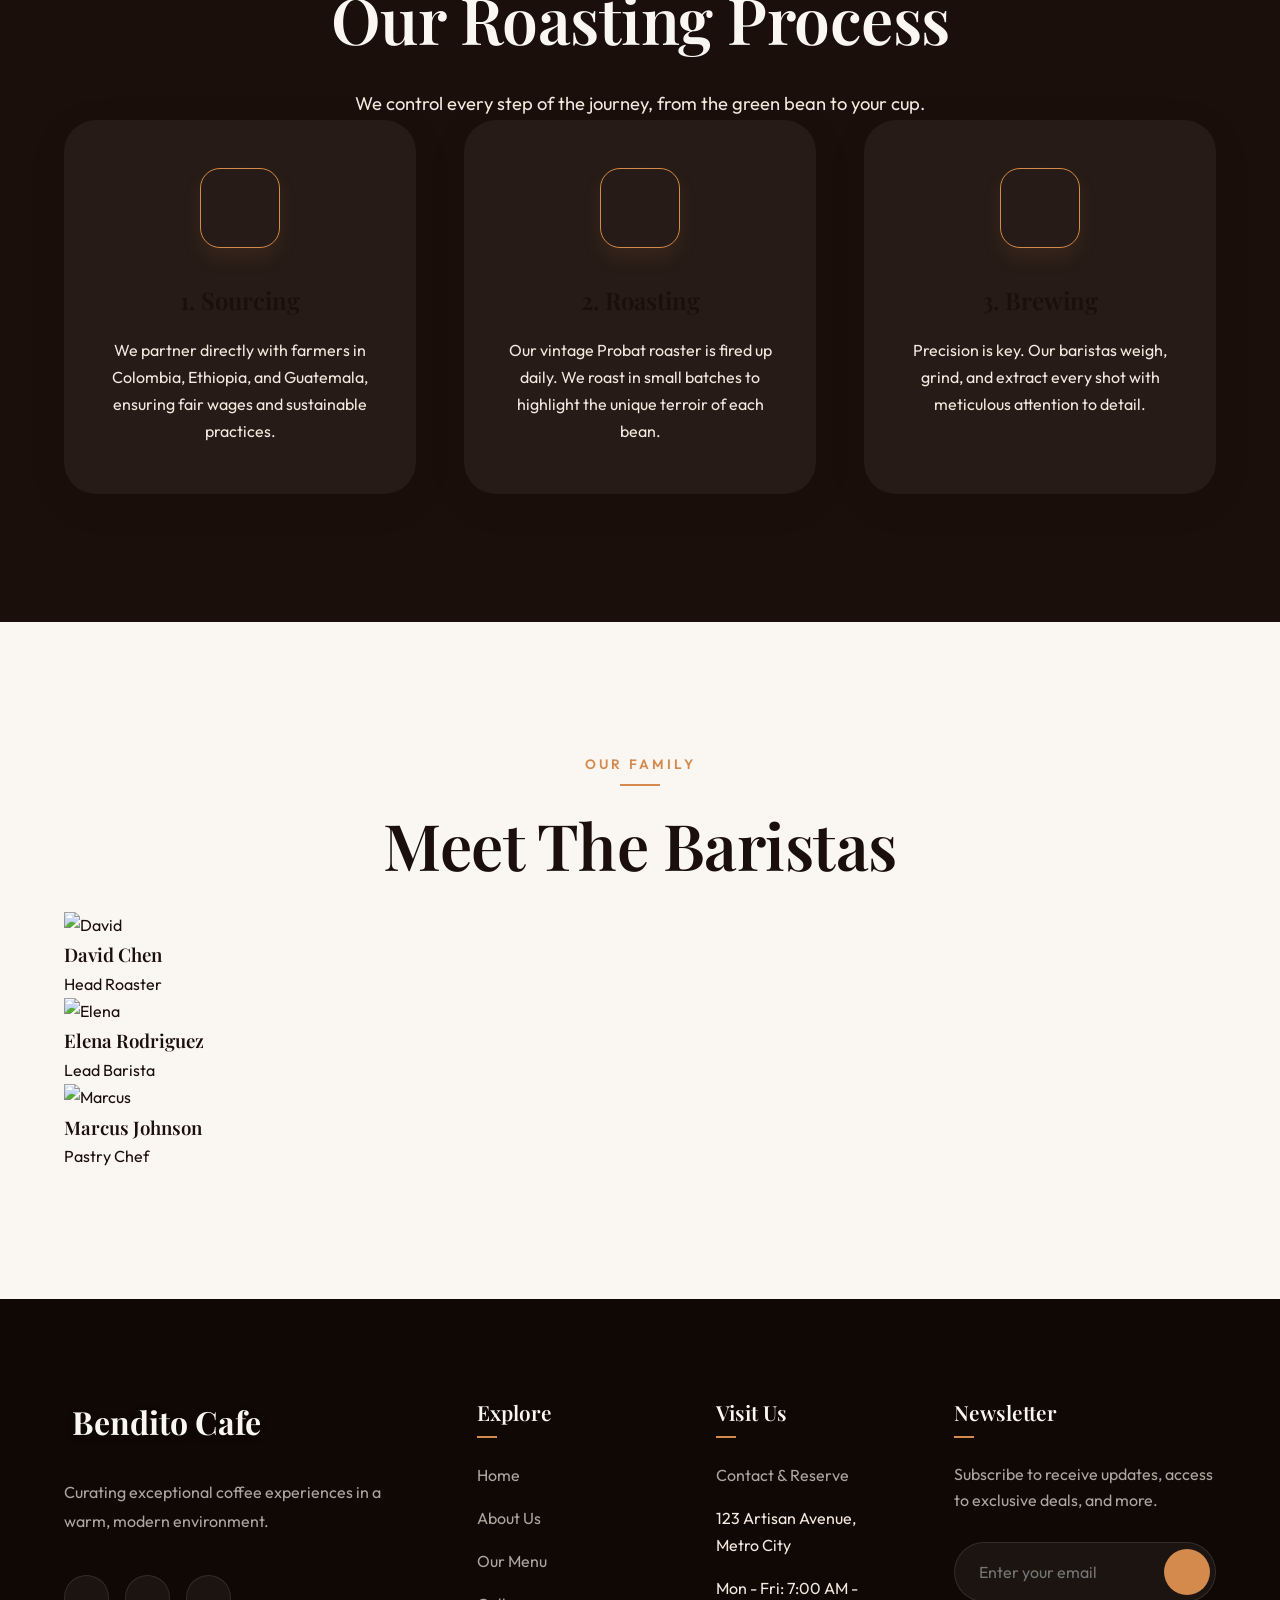
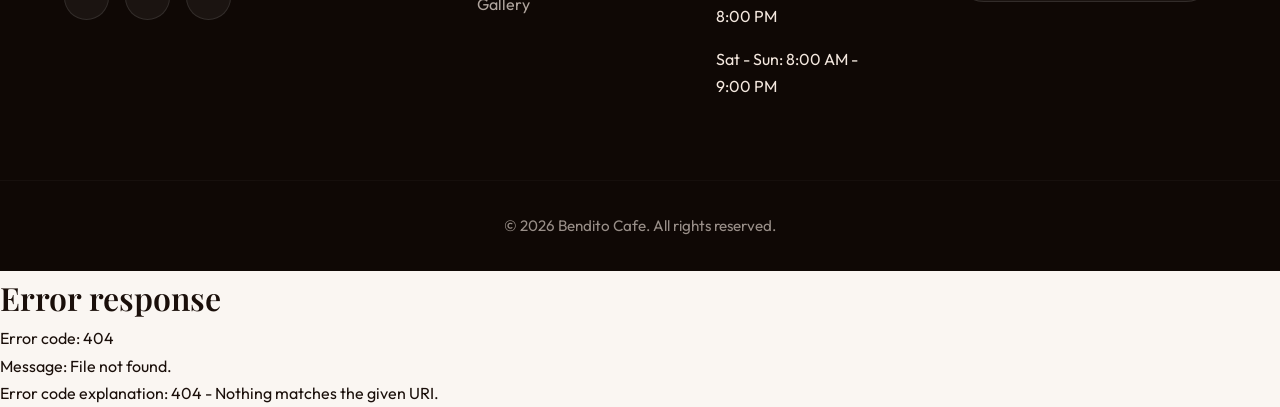
==== commit 786e6d40: "Page update" ====
--- a/about.html
+++ b/about.html
@@ -53,7 +53,9 @@
                     </div>
                 </div>
                 <div class="about-images reveal-right">
-                    <img src="https://images.unsplash.com/photo-1511920170033-f8396924c348?auto=format&fit=crop&q=80&w=800" alt="Coffee Pouring" class="img-main">
+                    <div class="img-wrapper">
+                        <img src="https://images.unsplash.com/photo-1511920170033-f8396924c348?auto=format&fit=crop&q=80&w=800" alt="Coffee Pouring" class="img-main">
+                    </div>
                 </div>
             </div>
         </section>
--- a/style.css
+++ b/style.css
@@ -2,29 +2,42 @@
    CSS Variables & Reset
    ========================================= */
 :root {
-    /* Color Palette */
-    --color-dark-brown: #2C1810;
-    --color-espresso: #4A2C24;
-    --color-cream: #E6D2C3;
-    --color-warm-white: #FFF8F0;
-    --color-caramel: #C68B59;
-    --color-caramel-hover: #b07a4c;
-    --color-black-overlay: rgba(15, 8, 5, 0.6);
+    /* Premium Color Palette */
+    --color-dark-brown: #1a0f0a;
+    --color-espresso: #2e1d16;
+    --color-cream: #f4e8df;
+    --color-warm-white: #faf6f2;
+    --color-caramel: #d48a4d;
+    --color-caramel-hover: #b8733a;
+    --color-accent-gold: #e2ab6b;
+    --color-black-overlay: rgba(26, 15, 10, 0.75);
+    
+    /* Glassmorphism Variables */
+    --glass-bg: rgba(250, 246, 242, 0.7);
+    --glass-bg-dark: rgba(26, 15, 10, 0.6);
+    --glass-border: rgba(255, 255, 255, 0.15);
+    --glass-border-dark: rgba(255, 255, 255, 0.05);
 
     /* Typography */
     --font-heading: 'Playfair Display', serif;
     --font-body: 'Outfit', sans-serif;
 
     /* Spacing & Layout */
-    --nav-height: 80px;
-    --container-max: 1200px;
-    --radius-sm: 8px;
-    --radius-md: 16px;
-    --radius-lg: 24px;
+    --nav-height: 90px;
+    --container-max: 1280px;
+    --radius-sm: 12px;
+    --radius-md: 20px;
+    --radius-lg: 32px;
     
-    /* Transitions */
-    --transition-fast: 0.2s ease;
-    --transition-smooth: 0.4s cubic-bezier(0.16, 1, 0.3, 1);
+    /* Advanced Transitions */
+    --transition-fast: 0.25s cubic-bezier(0.4, 0, 0.2, 1);
+    --transition-smooth: 0.6s cubic-bezier(0.16, 1, 0.3, 1);
+    --transition-bounce: 0.8s cubic-bezier(0.34, 1.56, 0.64, 1);
+    
+    /* Shadows */
+    --shadow-soft: 0 10px 40px rgba(26, 15, 10, 0.08);
+    --shadow-hover: 0 20px 50px rgba(26, 15, 10, 0.15);
+    --shadow-glow: 0 0 25px rgba(212, 138, 77, 0.3);
 }
 
 * {
@@ -42,8 +55,9 @@
     font-family: var(--font-body);
     background-color: var(--color-warm-white);
     color: var(--color-dark-brown);
-    line-height: 1.6;
+    line-height: 1.7;
     overflow-x: hidden;
+    -webkit-font-smoothing: antialiased;
 }
 
 img {
@@ -67,38 +81,17 @@
 h1, h2, h3, h4, .logo {
     font-family: var(--font-heading);
     color: var(--color-dark-brown);
+    font-weight: 600;
 }
 
 .container {
     max-width: var(--container-max);
     margin: 0 auto;
-    padding: 0 2rem;
-}
-
-.container-fluid {
-    width: 100%;
-    padding: 0 1rem;
+    padding: 0 5%;
 }
 
 .section-padding {
-    padding: 6rem 0;
-}
-
-.pt-0 {
-    padding-top: 0 !important;
-}
-
-.mt-4 {
-    margin-top: 2rem !important;
-}
-
-.mt-5 {
-    margin-top: 3rem !important;
-}
-
-.mx-auto {
-    margin-left: auto;
-    margin-right: auto;
+    padding: 8rem 0;
 }
 
 .text-center {
@@ -107,89 +100,130 @@
 
 .section-tag {
     display: inline-block;
-    font-size: 0.875rem;
+    font-size: 0.85rem;
     font-weight: 600;
     text-transform: uppercase;
-    letter-spacing: 2px;
+    letter-spacing: 3px;
     color: var(--color-caramel);
-    margin-bottom: 1rem;
+    margin-bottom: 1.5rem;
+    position: relative;
+}
+
+.section-tag::after {
+    content: '';
+    display: block;
+    width: 40px;
+    height: 2px;
+    background: var(--color-caramel);
+    margin: 0.5rem auto 0;
+    transition: width var(--transition-smooth);
+}
+
+.section-tag:hover::after {
+    width: 100%;
 }
 
 .section-title {
-    font-size: clamp(2rem, 4vw, 3rem);
-    margin-bottom: 1.5rem;
-    line-height: 1.2;
+    font-size: clamp(2.5rem, 5vw, 4rem);
+    margin-bottom: 2rem;
+    line-height: 1.1;
+    letter-spacing: -0.5px;
 }
 
 .section-desc {
-    font-size: 1.125rem;
+    font-size: 1.15rem;
     color: var(--color-espresso);
-    margin-bottom: 2rem;
-    max-width: 600px;
-}
-
-.w-100 {
-    width: 100%;
-}
-
-/* =========================================
-   Buttons
+    margin-bottom: 2.5rem;
+    max-width: 650px;
+    line-height: 1.8;
+}
+
+/* =========================================
+   Buttons & Interactive Elements
    ========================================= */
 .btn {
     display: inline-flex;
     align-items: center;
     justify-content: center;
-    padding: 1rem 2rem;
+    padding: 1.1rem 2.5rem;
     border-radius: 50px;
     font-family: var(--font-body);
     font-weight: 500;
     font-size: 1rem;
+    letter-spacing: 0.5px;
     cursor: pointer;
     transition: all var(--transition-smooth);
     border: none;
     outline: none;
+    position: relative;
+    overflow: hidden;
+    z-index: 1;
+}
+
+.btn::before {
+    content: '';
+    position: absolute;
+    top: 0;
+    left: 0;
+    width: 100%;
+    height: 100%;
+    background: rgba(255, 255, 255, 0.1);
+    transform: scaleX(0);
+    transform-origin: right;
+    transition: transform var(--transition-smooth);
+    z-index: -1;
+    border-radius: 50px;
+}
+
+.btn:hover::before {
+    transform: scaleX(1);
+    transform-origin: left;
 }
 
 .btn-sm {
-    padding: 0.6rem 1.5rem;
-    font-size: 0.9rem;
+    padding: 0.8rem 1.8rem;
+    font-size: 0.95rem;
 }
 
 .btn-primary {
     background-color: var(--color-caramel);
     color: var(--color-warm-white);
-    box-shadow: 0 4px 15px rgba(198, 139, 89, 0.3);
+    box-shadow: 0 8px 25px rgba(212, 138, 77, 0.4);
 }
 
 .btn-primary:hover {
     background-color: var(--color-caramel-hover);
-    transform: translateY(-2px);
-    box-shadow: 0 6px 20px rgba(198, 139, 89, 0.4);
+    transform: translateY(-4px);
+    box-shadow: 0 12px 30px rgba(212, 138, 77, 0.5);
 }
 
 .btn-secondary {
     background-color: var(--color-warm-white);
     color: var(--color-dark-brown);
+    box-shadow: 0 8px 25px rgba(0, 0, 0, 0.1);
 }
 
 .btn-secondary:hover {
-    background-color: var(--color-cream);
-    transform: translateY(-2px);
+    background-color: #fff;
+    transform: translateY(-4px);
+    box-shadow: 0 12px 30px rgba(0, 0, 0, 0.15);
 }
 
 .btn-outline {
     background-color: transparent;
-    border: 1px solid var(--color-caramel);
+    border: 1.5px solid var(--color-caramel);
     color: var(--color-caramel);
 }
 
 .btn-outline:hover {
     background-color: var(--color-caramel);
     color: var(--color-warm-white);
-}
-
-/* =========================================
-   Navbar
+    transform: translateY(-2px);
+    box-shadow: var(--shadow-glow);
+}
+
+/* =========================================
+   Navbar (Glassmorphism)
    ========================================= */
 .navbar {
     position: fixed;
@@ -200,19 +234,22 @@
     z-index: 1000;
     transition: all var(--transition-smooth);
     background: transparent;
+    border-bottom: 1px solid transparent;
 }
 
 .navbar.scrolled {
-    background: rgba(255, 248, 240, 0.9);
-    backdrop-filter: blur(10px);
-    -webkit-backdrop-filter: blur(10px);
-    box-shadow: 0 2px 10px rgba(44, 24, 16, 0.05);
+    background: var(--glass-bg);
+    backdrop-filter: blur(16px);
+    -webkit-backdrop-filter: blur(16px);
+    box-shadow: 0 4px 30px rgba(0, 0, 0, 0.05);
+    border-bottom: 1px solid var(--glass-border);
+    height: 80px;
 }
 
 .nav-container {
     max-width: var(--container-max);
     margin: 0 auto;
-    padding: 0 2rem;
+    padding: 0 5%;
     height: 100%;
     display: flex;
     justify-content: space-between;
@@ -220,36 +257,41 @@
 }
 
 .logo {
-    font-size: 1.5rem;
+    font-size: 1.8rem;
     font-weight: 700;
     display: flex;
     align-items: center;
     gap: 0.5rem;
     color: var(--color-warm-white);
+    text-shadow: 0 2px 10px rgba(0,0,0,0.2);
 }
 
 .navbar.scrolled .logo {
     color: var(--color-dark-brown);
+    text-shadow: none;
 }
 
 .nav-links {
     display: flex;
     align-items: center;
-    gap: 2rem;
+    gap: 2.5rem;
 }
 
 .nav-link {
     font-weight: 500;
     color: var(--color-warm-white);
     position: relative;
+    font-size: 1.05rem;
+    text-shadow: 0 1px 5px rgba(0,0,0,0.2);
 }
 
 .nav-link.active {
-    color: var(--color-caramel);
+    color: var(--color-accent-gold);
 }
 
 .navbar.scrolled .nav-link {
-    color: var(--color-dark-brown);
+    color: var(--color-espresso);
+    text-shadow: none;
 }
 
 .navbar.scrolled .nav-link.active {
@@ -259,18 +301,19 @@
 .nav-link::after {
     content: '';
     position: absolute;
-    bottom: -4px;
+    bottom: -6px;
     left: 0;
     width: 0;
     height: 2px;
+    background-color: var(--color-accent-gold);
+    transition: width var(--transition-smooth);
+}
+
+.navbar.scrolled .nav-link::after {
     background-color: var(--color-caramel);
-    transition: width var(--transition-smooth);
-}
-
-.nav-link.active::after {
-    width: 100%;
-}
-
+}
+
+.nav-link.active::after,
 .nav-link:hover::after {
     width: 100%;
 }
@@ -280,98 +323,145 @@
     background: none;
     border: none;
     color: var(--color-warm-white);
-    font-size: 1.8rem;
+    font-size: 2rem;
     cursor: pointer;
+    transition: transform var(--transition-fast);
 }
 
 .navbar.scrolled .mobile-menu-btn {
     color: var(--color-dark-brown);
 }
 
-/* =========================================
-   Hero Section
+.mobile-menu-btn:hover {
+    transform: scale(1.1);
+}
+
+/* =========================================
+   Hero Section (Ken Burns & Parallax)
    ========================================= */
 .hero {
     position: relative;
     height: 100vh;
-    min-height: 600px;
+    min-height: 700px;
     display: flex;
     align-items: center;
     justify-content: center;
+    text-align: center;
+    color: var(--color-warm-white);
+    overflow: hidden;
+}
+
+.hero-bg {
+    position: absolute;
+    top: 0;
+    left: 0;
+    width: 100%;
+    height: 100%;
     background-image: url('https://images.unsplash.com/photo-1497935586351-b67a49e012bf?auto=format&fit=crop&q=80&w=2000');
     background-size: cover;
     background-position: center;
-    background-attachment: fixed;
-    text-align: center;
-    color: var(--color-warm-white);
+    animation: kenBurns 20s ease-out infinite alternate;
+    z-index: 0;
+}
+
+@keyframes kenBurns {
+    0% { transform: scale(1); }
+    100% { transform: scale(1.1); }
 }
 
 .hero-overlay {
     position: absolute;
     inset: 0;
-    background: linear-gradient(to bottom, rgba(44, 24, 16, 0.4), rgba(44, 24, 16, 0.8));
+    background: linear-gradient(to bottom, rgba(26, 15, 10, 0.3), rgba(26, 15, 10, 0.85));
     z-index: 1;
 }
 
 .hero-content {
     position: relative;
     z-index: 2;
-    max-width: 800px;
-    padding: 0 2rem;
+    max-width: 900px;
+    padding: 0 5%;
 }
 
 .hero-subtitle {
     display: block;
     font-family: var(--font-body);
-    font-weight: 300;
-    letter-spacing: 4px;
+    font-weight: 400;
+    letter-spacing: 5px;
     text-transform: uppercase;
-    margin-bottom: 1rem;
-    color: var(--color-cream);
+    margin-bottom: 1.5rem;
+    color: var(--color-accent-gold);
+    text-shadow: 0 2px 10px rgba(0,0,0,0.3);
 }
 
 .hero-title {
-    font-size: clamp(3rem, 8vw, 5.5rem);
-    line-height: 1.1;
-    margin-bottom: 1.5rem;
-    color: var(--color-warm-white);
+    font-size: clamp(3.5rem, 8vw, 6.5rem);
+    line-height: 1.05;
+    margin-bottom: 1.8rem;
+    color: var(--color-warm-white);
+    text-shadow: 0 4px 20px rgba(0,0,0,0.4);
 }
 
 .hero-text {
-    font-size: clamp(1.1rem, 2vw, 1.25rem);
+    font-size: clamp(1.1rem, 2vw, 1.35rem);
     font-weight: 300;
     color: var(--color-cream);
-    margin-bottom: 2.5rem;
-    max-width: 600px;
+    margin-bottom: 3rem;
+    max-width: 650px;
     margin-inline: auto;
+    text-shadow: 0 2px 10px rgba(0,0,0,0.3);
+    line-height: 1.8;
 }
 
 .hero-actions {
     display: flex;
-    gap: 1rem;
+    gap: 1.5rem;
     justify-content: center;
     flex-wrap: wrap;
 }
 
 .scroll-indicator {
     position: absolute;
-    bottom: 2rem;
+    bottom: 2.5rem;
     left: 50%;
     transform: translateX(-50%);
     z-index: 2;
-    animation: bounce 2s infinite;
-}
-
-.scroll-indicator a {
-    color: var(--color-warm-white);
-    font-size: 2rem;
-    opacity: 0.7;
-}
-
-@keyframes bounce {
-    0%, 20%, 50%, 80%, 100% { transform: translateY(0); }
-    40% { transform: translateY(-20px); }
-    60% { transform: translateY(-10px); }
+    display: flex;
+    flex-direction: column;
+    align-items: center;
+    gap: 0.5rem;
+    color: var(--color-warm-white);
+    opacity: 0.8;
+    transition: opacity var(--transition-fast);
+}
+
+.scroll-indicator:hover {
+    opacity: 1;
+}
+
+.scroll-indicator .mouse {
+    width: 30px;
+    height: 50px;
+    border: 2px solid var(--color-warm-white);
+    border-radius: 20px;
+    position: relative;
+}
+
+.scroll-indicator .wheel {
+    width: 4px;
+    height: 8px;
+    background: var(--color-accent-gold);
+    border-radius: 2px;
+    position: absolute;
+    top: 8px;
+    left: 50%;
+    transform: translateX(-50%);
+    animation: scrollWheel 2s infinite cubic-bezier(0.15, 0.41, 0.69, 0.94);
+}
+
+@keyframes scrollWheel {
+    0% { transform: translate(-50%, 0); opacity: 1; }
+    100% { transform: translate(-50%, 20px); opacity: 0; }
 }
 
 /* =========================================
@@ -384,173 +474,160 @@
     display: flex;
     align-items: center;
     justify-content: center;
+    text-align: center;
+    color: var(--color-warm-white);
     background-size: cover;
     background-position: center;
-    background-attachment: fixed;
-    text-align: center;
-    color: var(--color-warm-white);
+    background-attachment: fixed; /* Parallax effect */
     margin-bottom: 4rem;
 }
 
 .sub-hero-overlay {
     position: absolute;
     inset: 0;
-    background: linear-gradient(to bottom, rgba(44, 24, 16, 0.5), rgba(44, 24, 16, 0.9));
+    background: linear-gradient(to bottom, rgba(26, 15, 10, 0.4), rgba(26, 15, 10, 0.9));
     z-index: 1;
 }
 
 .sub-hero-content {
     position: relative;
     z-index: 2;
-    padding: 0 2rem;
+    padding: 0 5%;
 }
 
 .sub-hero-title {
     font-size: clamp(2.5rem, 6vw, 4.5rem);
     color: var(--color-warm-white);
     margin-bottom: 0.5rem;
+    text-shadow: 0 4px 20px rgba(0,0,0,0.4);
 }
 
 /* =========================================
    About Section
    ========================================= */
+.about {
+    background-color: var(--color-warm-white);
+    position: relative;
+}
+
 .about-grid {
     display: grid;
-    grid-template-columns: 1fr 1fr;
-    gap: 4rem;
+    grid-template-columns: 1.1fr 0.9fr;
+    gap: 5rem;
     align-items: center;
 }
 
 .about-images {
     position: relative;
+    border-radius: var(--radius-lg);
+}
+
+.img-wrapper {
+    overflow: hidden;
+    border-radius: var(--radius-lg);
+    box-shadow: var(--shadow-soft);
 }
 
 .about-images .img-main {
+    width: 100%;
     border-radius: var(--radius-lg);
-    box-shadow: 0 20px 40px rgba(44, 24, 16, 0.1);
+    transition: transform 1.5s cubic-bezier(0.16, 1, 0.3, 1);
+}
+
+.about-images:hover .img-main {
+    transform: scale(1.05);
 }
 
 .experience-badge {
     position: absolute;
-    bottom: -2rem;
+    bottom: -3rem;
     right: -2rem;
-    background-color: var(--color-dark-brown);
-    color: var(--color-warm-white);
-    padding: 2rem;
+    background: var(--glass-bg-dark);
+    backdrop-filter: blur(20px);
+    -webkit-backdrop-filter: blur(20px);
+    border: 1px solid var(--glass-border-dark);
+    color: var(--color-warm-white);
+    padding: 2.5rem;
     border-radius: 50%;
-    width: 150px;
-    height: 150px;
+    width: 180px;
+    height: 180px;
     display: flex;
     flex-direction: column;
     align-items: center;
     justify-content: center;
     text-align: center;
-    box-shadow: 0 10px 30px rgba(44, 24, 16, 0.2);
+    box-shadow: 0 15px 40px rgba(26, 15, 10, 0.3);
+    animation: float 6s ease-in-out infinite;
+}
+
+@keyframes float {
+    0% { transform: translateY(0px); }
+    50% { transform: translateY(-15px); }
+    100% { transform: translateY(0px); }
 }
 
 .experience-badge .years {
     font-family: var(--font-heading);
-    font-size: 2.5rem;
+    font-size: 3rem;
     line-height: 1;
-    color: var(--color-caramel);
+    color: var(--color-accent-gold);
+    margin-bottom: 0.5rem;
 }
 
 .experience-badge .text {
-    font-size: 0.875rem;
+    font-size: 0.9rem;
     letter-spacing: 1px;
     text-transform: uppercase;
-    margin-top: 0.5rem;
-}
-
-.about-features {
-    margin-top: 2rem;
-}
-
-.about-features li {
-    display: flex;
-    align-items: center;
-    gap: 0.75rem;
-    font-size: 1.1rem;
-    margin-bottom: 1rem;
-    color: var(--color-espresso);
-}
-
-.about-features i {
-    color: var(--color-caramel);
-    font-size: 1.5rem;
-}
-
-/* =========================================
-   Team Section
-   ========================================= */
-.team-grid {
-    display: grid;
-    grid-template-columns: repeat(auto-fit, minmax(250px, 1fr));
-    gap: 2.5rem;
-}
-
-.team-card {
-    text-align: center;
-}
-
-.team-img {
-    width: 220px;
-    height: 220px;
-    border-radius: 50%;
-    object-fit: cover;
-    margin: 0 auto 1.5rem;
-    box-shadow: 0 10px 20px rgba(44, 24, 16, 0.1);
-    transition: transform var(--transition-smooth);
-}
-
-.team-card:hover .team-img {
-    transform: scale(1.05);
-}
-
-.team-card h3 {
-    font-size: 1.5rem;
-    margin-bottom: 0.2rem;
-}
-
-.team-card p {
-    color: var(--color-caramel);
     font-weight: 500;
 }
 
 /* =========================================
-   Menu Section
+   Menu Section (Glassmorphism Cards)
    ========================================= */
 .menu {
     background-color: var(--color-cream);
-}
-
-.section-header {
-    margin-bottom: 4rem;
+    position: relative;
+    z-index: 1;
+}
+
+.menu::before {
+    content: '';
+    position: absolute;
+    top: 0; left: 0; width: 100%; height: 100%;
+    background-image: radial-gradient(var(--color-caramel) 1px, transparent 1px);
+    background-size: 40px 40px;
+    opacity: 0.05;
+    z-index: -1;
 }
 
 .menu-grid {
     display: grid;
-    grid-template-columns: repeat(auto-fit, minmax(280px, 1fr));
-    gap: 2rem;
-    margin-bottom: 3rem;
+    grid-template-columns: repeat(auto-fit, minmax(320px, 1fr));
+    gap: 2.5rem;
+    margin-bottom: 4rem;
 }
 
 .menu-card {
-    background-color: var(--color-warm-white);
+    background: rgba(255, 255, 255, 0.6);
+    backdrop-filter: blur(10px);
+    -webkit-backdrop-filter: blur(10px);
+    border: 1px solid rgba(255, 255, 255, 0.5);
     border-radius: var(--radius-md);
     overflow: hidden;
-    transition: transform var(--transition-smooth), box-shadow var(--transition-smooth);
-    box-shadow: 0 5px 15px rgba(44, 24, 16, 0.05);
+    transition: all var(--transition-bounce);
+    box-shadow: var(--shadow-soft);
+    position: relative;
 }
 
 .menu-card:hover {
-    transform: translateY(-10px);
-    box-shadow: 0 15px 30px rgba(44, 24, 16, 0.1);
+    transform: translateY(-15px);
+    box-shadow: var(--shadow-hover);
+    background: rgba(255, 255, 255, 0.9);
 }
 
 .card-img-wrapper {
     position: relative;
-    height: 240px;
+    height: 260px;
     overflow: hidden;
 }
 
@@ -558,409 +635,367 @@
     width: 100%;
     height: 100%;
     object-fit: cover;
-    transition: transform 0.6s ease;
+    transition: transform 1s cubic-bezier(0.16, 1, 0.3, 1);
 }
 
 .menu-card:hover .card-img-wrapper img {
-    transform: scale(1.05);
+    transform: scale(1.1);
 }
 
 .card-img-wrapper .price {
     position: absolute;
-    top: 1rem;
-    right: 1rem;
-    background-color: var(--color-dark-brown);
-    color: var(--color-warm-white);
-    padding: 0.5rem 1rem;
+    top: 1.5rem;
+    right: 1.5rem;
+    background: rgba(26, 15, 10, 0.85);
+    backdrop-filter: blur(5px);
+    color: var(--color-accent-gold);
+    padding: 0.6rem 1.2rem;
     border-radius: 30px;
     font-weight: 600;
-    font-size: 1.1rem;
+    font-size: 1.2rem;
+    box-shadow: 0 4px 15px rgba(0,0,0,0.2);
+    transform: translateY(0);
+    transition: transform var(--transition-bounce);
+}
+
+.menu-card:hover .price {
+    transform: translateY(-5px) scale(1.05);
 }
 
 .card-content {
-    padding: 1.5rem;
+    padding: 2rem;
 }
 
 .card-content h3 {
-    font-size: 1.5rem;
-    margin-bottom: 0.5rem;
+    font-size: 1.6rem;
+    margin-bottom: 0.8rem;
+    transition: color var(--transition-fast);
+}
+
+.menu-card:hover .card-content h3 {
+    color: var(--color-caramel);
 }
 
 .card-content p {
     color: var(--color-espresso);
-    font-size: 0.95rem;
-}
-
-/* Expanded Menu Categories */
-.menu-category-title {
-    font-family: var(--font-heading);
+    font-size: 1rem;
+    line-height: 1.6;
+}
+
+/* =========================================
+   Features Section
+   ========================================= */
+.features {
+    background-color: var(--color-warm-white);
+}
+
+.features-grid {
+    display: grid;
+    grid-template-columns: repeat(auto-fit, minmax(300px, 1fr));
+    gap: 3rem;
+}
+
+.feature-card {
+    padding: 3rem 2.5rem;
+    background-color: #fff;
+    border-radius: var(--radius-lg);
+    text-align: center;
+    box-shadow: var(--shadow-soft);
+    transition: all var(--transition-bounce);
+    position: relative;
+    overflow: hidden;
+}
+
+.feature-card::before {
+    content: '';
+    position: absolute;
+    top: 0; left: 0; width: 100%; height: 4px;
+    background: var(--color-caramel);
+    transform: scaleX(0);
+    transition: transform var(--transition-smooth);
+}
+
+.feature-card:hover {
+    transform: translateY(-10px);
+    box-shadow: var(--shadow-hover);
+}
+
+.feature-card:hover::before {
+    transform: scaleX(1);
+}
+
+.feature-icon {
+    width: 80px;
+    height: 80px;
+    margin: 0 auto 2rem;
+    background: linear-gradient(135deg, var(--color-cream), #fff);
+    color: var(--color-caramel);
+    border-radius: 20px;
+    display: flex;
+    align-items: center;
+    justify-content: center;
     font-size: 2.5rem;
-    color: var(--color-dark-brown);
-    margin: 4rem 0 2rem;
+    box-shadow: 0 10px 20px rgba(212, 138, 77, 0.1);
+    transition: transform var(--transition-bounce);
+}
+
+.feature-card:hover .feature-icon {
+    transform: scale(1.1) rotate(5deg);
+    background: var(--color-caramel);
+    color: var(--color-warm-white);
+}
+
+.feature-card h3 {
+    margin-bottom: 1rem;
+    font-size: 1.5rem;
+}
+
+/* =========================================
+   Extended Sections (Process, Parallax Banner, Stats)
+   ========================================= */
+.parallax-banner {
+    position: relative;
+    padding: 10rem 0;
+    background-image: url('https://images.unsplash.com/photo-1611162458324-aae1eb4129a4?auto=format&fit=crop&q=80&w=2000');
+    background-size: cover;
+    background-position: center;
+    background-attachment: fixed;
+    color: var(--color-warm-white);
     text-align: center;
-    position: relative;
-}
-
-.menu-category-title::after {
+}
+
+.parallax-banner::before {
     content: '';
-    display: block;
-    width: 60px;
-    height: 3px;
-    background-color: var(--color-caramel);
-    margin: 0.8rem auto 0;
-}
-
-.menu-list {
-    display: flex;
-    flex-direction: column;
-    gap: 2rem;
+    position: absolute;
+    inset: 0;
+    background: linear-gradient(to right, rgba(26, 15, 10, 0.9), rgba(26, 15, 10, 0.5));
+}
+
+.parallax-content {
+    position: relative;
+    z-index: 2;
     max-width: 800px;
     margin: 0 auto;
 }
 
-.menu-item-row {
-    display: flex;
-    justify-content: space-between;
-    align-items: baseline;
-    border-bottom: 1px dashed var(--color-cream);
-    padding-bottom: 0.5rem;
-}
-
-.menu-item-row h4 {
+.parallax-banner h2 {
+    color: var(--color-warm-white);
+    font-size: clamp(2.5rem, 5vw, 4rem);
+    margin-bottom: 1.5rem;
+}
+
+.process-row {
+    display: flex;
+    align-items: center;
+    gap: 4rem;
+    margin-bottom: 6rem;
+}
+
+.process-row:nth-child(even) {
+    flex-direction: row-reverse;
+}
+
+.process-img {
+    flex: 1;
+    border-radius: var(--radius-lg);
+    overflow: hidden;
+    box-shadow: var(--shadow-soft);
+}
+
+.process-img img {
+    width: 100%;
+    height: 400px;
+    object-fit: cover;
+    transition: transform var(--transition-smooth);
+}
+
+.process-img:hover img {
+    transform: scale(1.05);
+}
+
+.process-text {
+    flex: 1;
+}
+
+.process-step {
+    font-size: 4rem;
     font-family: var(--font-heading);
-    font-size: 1.4rem;
-}
-
-.menu-item-row .price {
-    font-weight: 600;
     color: var(--color-caramel);
-    font-size: 1.2rem;
-}
-
-.menu-item-desc {
-    color: var(--color-espresso);
-    font-size: 0.95rem;
-    margin-top: 0.5rem;
-}
-
-/* =========================================
-   Features / Why Us
-   ========================================= */
-.features-grid {
+    opacity: 0.3;
+    line-height: 1;
+    margin-bottom: 1rem;
+}
+
+.stats-grid {
     display: grid;
-    grid-template-columns: repeat(auto-fit, minmax(250px, 1fr));
-    gap: 2rem;
-}
-
-.feature-card {
-    padding: 2.5rem;
-    background-color: #fff;
-    border-radius: var(--radius-md);
+    grid-template-columns: repeat(auto-fit, minmax(200px, 1fr));
+    gap: 3rem;
     text-align: center;
-    box-shadow: 0 5px 15px rgba(44, 24, 16, 0.03);
-    transition: transform var(--transition-smooth);
-}
-
-.feature-card:hover {
-    transform: translateY(-5px);
-}
-
-.feature-icon {
-    width: 70px;
-    height: 70px;
-    margin: 0 auto 1.5rem;
-    background-color: var(--color-cream);
+    margin-top: 4rem;
+    padding-top: 4rem;
+    border-top: 1px solid rgba(26, 15, 10, 0.1);
+}
+
+.stat-item h3 {
+    font-size: 3.5rem;
     color: var(--color-caramel);
-    border-radius: 50%;
-    display: flex;
-    align-items: center;
-    justify-content: center;
-    font-size: 2rem;
-}
-
-.feature-card h3 {
-    margin-bottom: 1rem;
-    font-size: 1.3rem;
-}
-
-.feature-card p {
-    color: var(--color-espresso);
-    font-size: 0.95rem;
-}
-
-/* =========================================
-   Gallery Section
-   ========================================= */
-.gallery {
+    margin-bottom: 0.5rem;
+}
+
+.stat-item p {
+    font-size: 1.1rem;
+    font-weight: 500;
+    text-transform: uppercase;
+    letter-spacing: 2px;
+}
+
+@media (max-width: 992px) {
+    .process-row, .process-row:nth-child(even) {
+        flex-direction: column;
+        gap: 2rem;
+        margin-bottom: 4rem;
+    }
+}
+
+/* =========================================
+   Testimonials (Premium Masonry/Slider Look)
+   ========================================= */
+.testimonials {
     background-color: var(--color-dark-brown);
     color: var(--color-warm-white);
-}
-
-.gallery .section-title, .gallery .section-desc {
-    color: var(--color-warm-white);
-}
-
-.gallery-grid {
-    display: grid;
-    grid-template-columns: repeat(auto-fit, minmax(250px, 1fr));
-    gap: 1rem;
-    margin-top: 3rem;
-}
-
-.gallery-item {
-    position: relative;
-    border-radius: var(--radius-sm);
+    position: relative;
     overflow: hidden;
-    aspect-ratio: 1 / 1;
-    cursor: pointer;
-}
-
-.gallery-item img {
-    width: 100%;
-    height: 100%;
-    object-fit: cover;
-    transition: transform 0.6s ease;
-}
-
-.gallery-overlay {
-    position: absolute;
-    inset: 0;
-    background-color: rgba(44, 24, 16, 0.6);
-    display: flex;
-    align-items: center;
-    justify-content: center;
-    opacity: 0;
-    transition: opacity var(--transition-fast);
-}
-
-.gallery-overlay i {
-    font-size: 3rem;
-    color: var(--color-warm-white);
-    transform: translateY(20px);
-    transition: transform var(--transition-smooth);
-}
-
-.gallery-item:hover img {
-    transform: scale(1.1);
-}
-
-.gallery-item:hover .gallery-overlay {
-    opacity: 1;
-}
-
-.gallery-item:hover .gallery-overlay i {
-    transform: translateY(0);
-}
-
-/* =========================================
-   Testimonials
-   ========================================= */
-.testimonials {
-    background-color: var(--color-warm-white);
+}
+
+.testimonials::before {
+    content: '';
+    position: absolute;
+    top: -50%; left: -50%; width: 200%; height: 200%;
+    background: radial-gradient(circle at center, rgba(212, 138, 77, 0.05) 0%, transparent 50%);
+    animation: rotate 30s linear infinite;
+}
+
+@keyframes rotate {
+    0% { transform: rotate(0deg); }
+    100% { transform: rotate(360deg); }
+}
+
+.testimonials .section-title {
+    color: var(--color-warm-white);
 }
 
 .testimonials-grid {
     display: grid;
-    grid-template-columns: repeat(auto-fit, minmax(300px, 1fr));
-    gap: 2rem;
+    grid-template-columns: repeat(auto-fit, minmax(350px, 1fr));
+    gap: 2.5rem;
+    position: relative;
+    z-index: 2;
 }
 
 .testimonial-card {
-    background-color: var(--color-cream);
-    padding: 2.5rem;
-    border-radius: var(--radius-md);
-    position: relative;
+    background: var(--glass-bg-dark);
+    backdrop-filter: blur(12px);
+    -webkit-backdrop-filter: blur(12px);
+    border: 1px solid var(--glass-border-dark);
+    padding: 3rem;
+    border-radius: var(--radius-lg);
+    position: relative;
+    transition: transform var(--transition-bounce), box-shadow var(--transition-smooth);
+}
+
+.testimonial-card:hover {
+    transform: translateY(-10px);
+    box-shadow: 0 20px 40px rgba(0,0,0,0.4);
+    border-color: rgba(212, 138, 77, 0.3);
+}
+
+.testimonial-quote-icon {
+    position: absolute;
+    top: 2rem;
+    right: 2rem;
+    font-size: 4rem;
+    color: rgba(255,255,255,0.05);
+    line-height: 1;
 }
 
 .stars {
-    color: var(--color-caramel);
+    color: var(--color-accent-gold);
     margin-bottom: 1.5rem;
+    font-size: 1.2rem;
 }
 
 .review {
     font-family: var(--font-heading);
-    font-size: 1.25rem;
+    font-size: 1.35rem;
     font-style: italic;
+    color: var(--color-warm-white);
+    margin-bottom: 2.5rem;
+    line-height: 1.7;
+}
+
+.user-info {
+    display: flex;
+    align-items: center;
+    gap: 1.2rem;
+}
+
+.avatar {
+    width: 60px;
+    height: 60px;
+    background: linear-gradient(135deg, var(--color-caramel), #e2ab6b);
     color: var(--color-dark-brown);
-    margin-bottom: 2rem;
-    line-height: 1.8;
-}
-
-.user-info {
-    display: flex;
-    align-items: center;
-    gap: 1rem;
-}
-
-.avatar {
-    width: 50px;
-    height: 50px;
-    background-color: var(--color-dark-brown);
-    color: var(--color-warm-white);
     border-radius: 50%;
     display: flex;
     align-items: center;
     justify-content: center;
-    font-weight: 600;
+    font-weight: 700;
+    font-size: 1.2rem;
+    box-shadow: 0 4px 15px rgba(212, 138, 77, 0.3);
 }
 
 .user-info h4 {
+    color: var(--color-warm-white);
     font-family: var(--font-body);
-    font-size: 1rem;
+    font-size: 1.1rem;
     margin-bottom: 0.2rem;
 }
 
 .user-info span {
-    font-size: 0.85rem;
-    color: var(--color-espresso);
-}
-
-/* =========================================
-   Contact, Map & FAQ
-   ========================================= */
-.contact-grid {
-    display: grid;
-    grid-template-columns: 1fr 1fr;
-    gap: 4rem;
-}
-
-.info-list {
-    margin-top: 2.5rem;
-    display: flex;
-    flex-direction: column;
-    gap: 2rem;
-}
-
-.info-item {
-    display: flex;
-    align-items: flex-start;
-    gap: 1.5rem;
-}
-
-.info-item i {
-    font-size: 2rem;
-    color: var(--color-caramel);
-    background-color: var(--color-cream);
-    padding: 1rem;
-    border-radius: 50%;
-}
-
-.info-item h4 {
-    font-family: var(--font-body);
-    font-size: 1.2rem;
-    margin-bottom: 0.5rem;
-}
-
-.info-item p {
-    color: var(--color-espresso);
-}
-
-.reservation-form-wrapper {
-    background-color: var(--color-dark-brown);
-    padding: 3rem;
-    border-radius: var(--radius-lg);
-    box-shadow: 0 20px 40px rgba(44, 24, 16, 0.15);
-    color: var(--color-warm-white);
-}
-
-.reservation-form h3 {
-    color: var(--color-warm-white);
-    margin-bottom: 2rem;
-    font-size: 2rem;
-}
-
-.form-group {
-    margin-bottom: 1.5rem;
-}
-
-.form-row {
-    display: grid;
-    grid-template-columns: 1fr 1fr;
-    gap: 1rem;
-}
-
-label {
-    display: block;
-    margin-bottom: 0.5rem;
     font-size: 0.9rem;
+    color: var(--color-accent-gold);
+    text-transform: uppercase;
+    letter-spacing: 1px;
+}
+
+/* =========================================
+   Footer
+   ========================================= */
+.footer {
+    background-color: #0f0805;
     color: var(--color-cream);
-}
-
-input, select, textarea {
-    width: 100%;
-    padding: 1rem;
-    background-color: rgba(255, 248, 240, 0.1);
-    border: 1px solid rgba(255, 248, 240, 0.2);
-    border-radius: var(--radius-sm);
-    color: var(--color-warm-white);
-    font-family: var(--font-body);
-    font-size: 1rem;
-    transition: border-color var(--transition-fast);
-    outline: none;
-}
-
-input:focus, select:focus, textarea:focus {
-    border-color: var(--color-caramel);
-}
-
-select option {
-    background-color: var(--color-dark-brown);
-    color: var(--color-warm-white);
-}
-
-.faq-grid {
-    max-width: 800px;
-    margin: 0 auto;
-    display: flex;
-    flex-direction: column;
-    gap: 1rem;
-}
-
-.faq-item {
-    background: var(--color-warm-white);
-    padding: 1.5rem 2rem;
-    border-radius: var(--radius-sm);
-    border-left: 4px solid var(--color-caramel);
-    box-shadow: 0 2px 10px rgba(0,0,0,0.02);
-}
-
-.faq-item h4 {
-    font-size: 1.2rem;
-    margin-bottom: 0.5rem;
-    color: var(--color-dark-brown);
-}
-
-.faq-item p {
-    color: var(--color-espresso);
-}
-
-/* =========================================
-   Footer
-   ========================================= */
-.footer {
-    background-color: #1A0E09;
-    color: var(--color-cream);
-    padding-top: 5rem;
+    padding-top: 6rem;
+    position: relative;
 }
 
 .footer-grid {
     display: grid;
     grid-template-columns: 2fr 1fr 1fr 1.5fr;
-    gap: 3rem;
-    margin-bottom: 4rem;
+    gap: 4rem;
+    margin-bottom: 5rem;
 }
 
 .footer-brand .logo {
     color: var(--color-warm-white);
-    margin-bottom: 1.5rem;
-    display: inline-flex;
+    margin-bottom: 1.8rem;
+    font-size: 2rem;
 }
 
 .footer-brand p {
-    margin-bottom: 2rem;
-    max-width: 300px;
-    font-size: 0.95rem;
-    opacity: 0.8;
+    margin-bottom: 2.5rem;
+    max-width: 320px;
+    font-size: 1rem;
+    opacity: 0.7;
+    line-height: 1.8;
 }
 
 .social-links {
@@ -969,43 +1004,73 @@
 }
 
 .social-links a {
-    width: 40px;
-    height: 40px;
+    width: 45px;
+    height: 45px;
     border-radius: 50%;
     background-color: rgba(255, 255, 255, 0.05);
+    border: 1px solid rgba(255,255,255,0.1);
     display: flex;
     align-items: center;
     justify-content: center;
     color: var(--color-warm-white);
-    font-size: 1.2rem;
+    font-size: 1.3rem;
+    transition: all var(--transition-bounce);
 }
 
 .social-links a:hover {
     background-color: var(--color-caramel);
-    transform: translateY(-3px);
+    border-color: var(--color-caramel);
+    transform: translateY(-5px) rotate(8deg);
+    box-shadow: var(--shadow-glow);
 }
 
 .footer-links h4, .footer-newsletter h4 {
     color: var(--color-warm-white);
-    margin-bottom: 1.5rem;
+    margin-bottom: 2rem;
     font-family: var(--font-heading);
-    font-size: 1.2rem;
+    font-size: 1.3rem;
+    position: relative;
+    display: inline-block;
+}
+
+.footer-links h4::after, .footer-newsletter h4::after {
+    content: '';
+    position: absolute;
+    bottom: -8px;
+    left: 0;
+    width: 20px;
+    height: 2px;
+    background: var(--color-caramel);
+    transition: width var(--transition-smooth);
+}
+
+.footer-links:hover h4::after, .footer-newsletter:hover h4::after {
+    width: 100%;
 }
 
 .footer-links ul {
     display: flex;
     flex-direction: column;
-    gap: 0.8rem;
+    gap: 1rem;
+}
+
+.footer-links a {
+    opacity: 0.7;
+    transition: all var(--transition-fast);
+    display: inline-block;
 }
 
 .footer-links a:hover {
-    color: var(--color-caramel);
+    opacity: 1;
+    color: var(--color-accent-gold);
+    transform: translateX(5px);
 }
 
 .footer-newsletter p {
-    font-size: 0.95rem;
-    opacity: 0.8;
-    margin-bottom: 1.5rem;
+    font-size: 1rem;
+    opacity: 0.7;
+    margin-bottom: 1.8rem;
+    line-height: 1.6;
 }
 
 .newsletter-form {
@@ -1014,85 +1079,112 @@
 }
 
 .newsletter-form input {
+    width: 100%;
     background-color: rgba(255, 255, 255, 0.05);
     border: 1px solid rgba(255, 255, 255, 0.1);
-    padding-right: 3rem;
+    padding: 1.2rem 4rem 1.2rem 1.5rem;
+    border-radius: 50px;
+    color: var(--color-warm-white);
+    font-family: var(--font-body);
+    font-size: 1rem;
+    outline: none;
+    transition: all var(--transition-fast);
+}
+
+.newsletter-form input:focus {
+    border-color: var(--color-caramel);
+    background-color: rgba(255, 255, 255, 0.08);
 }
 
 .newsletter-form button {
     position: absolute;
-    right: 5px;
+    right: 6px;
     top: 50%;
     transform: translateY(-50%);
     background: var(--color-caramel);
     border: none;
     color: var(--color-warm-white);
-    width: 40px;
-    height: 40px;
-    border-radius: var(--radius-sm);
+    width: 46px;
+    height: 46px;
+    border-radius: 50%;
     cursor: pointer;
-    transition: background var(--transition-fast);
+    transition: all var(--transition-bounce);
+    display: flex;
+    align-items: center;
+    justify-content: center;
+    font-size: 1.2rem;
 }
 
 .newsletter-form button:hover {
     background: var(--color-caramel-hover);
+    transform: translateY(-50%) scale(1.1);
+    box-shadow: 0 0 15px rgba(212, 138, 77, 0.4);
 }
 
 .footer-bottom {
     text-align: center;
-    padding: 1.5rem;
+    padding: 2rem;
     border-top: 1px solid rgba(255, 255, 255, 0.05);
-    font-size: 0.9rem;
-    opacity: 0.7;
-}
-
-/* =========================================
-   Animations
+    font-size: 0.95rem;
+    opacity: 0.6;
+}
+
+/* =========================================
+   Advanced Animations (Reveal Elements)
    ========================================= */
 .reveal-up {
     opacity: 0;
-    transform: translateY(40px);
-    transition: all 0.8s cubic-bezier(0.16, 1, 0.3, 1);
+    transform: translateY(50px);
+    transition: opacity 1s cubic-bezier(0.16, 1, 0.3, 1), transform 1s cubic-bezier(0.16, 1, 0.3, 1);
 }
 
 .reveal-left {
     opacity: 0;
-    transform: translateX(-40px);
-    transition: all 0.8s cubic-bezier(0.16, 1, 0.3, 1);
+    transform: translateX(-50px);
+    transition: opacity 1s cubic-bezier(0.16, 1, 0.3, 1), transform 1s cubic-bezier(0.16, 1, 0.3, 1);
 }
 
 .reveal-right {
     opacity: 0;
-    transform: translateX(40px);
-    transition: all 0.8s cubic-bezier(0.16, 1, 0.3, 1);
-}
-
-.reveal-up.active,
-.reveal-left.active,
-.reveal-right.active {
+    transform: translateX(50px);
+    transition: opacity 1s cubic-bezier(0.16, 1, 0.3, 1), transform 1s cubic-bezier(0.16, 1, 0.3, 1);
+}
+
+.reveal-scale {
+    opacity: 0;
+    transform: scale(0.9);
+    transition: opacity 1s cubic-bezier(0.16, 1, 0.3, 1), transform 1s cubic-bezier(0.16, 1, 0.3, 1);
+}
+
+.active.reveal-up,
+.active.reveal-left,
+.active.reveal-right,
+.active.reveal-scale {
     opacity: 1;
-    transform: translate(0, 0);
-}
+    transform: translate(0, 0) scale(1);
+}
+
+/* Stagger Delays added dynamically via JS or inline */
 
 /* =========================================
    Responsive Design
    ========================================= */
 @media (max-width: 992px) {
-    .about-grid, .contact-grid {
+    .about-grid {
         grid-template-columns: 1fr;
-        gap: 3rem;
+        gap: 4rem;
     }
     
     .experience-badge {
-        bottom: -1rem;
+        bottom: -2rem;
         right: 1rem;
-        width: 120px;
-        height: 120px;
+        width: 140px;
+        height: 140px;
         padding: 1.5rem;
     }
     
     .experience-badge .years {
-        font-size: 2rem;
+        font-size: 2.2rem;
     }
     
     .footer-grid {
@@ -1101,6 +1193,14 @@
 }
 
 @media (max-width: 768px) {
+    :root {
+        --nav-height: 80px;
+    }
+    
+    .section-padding {
+        padding: 5rem 0;
+    }
+
     .mobile-menu-btn {
         display: block;
     }
@@ -1111,7 +1211,9 @@
         left: -100%;
         width: 100%;
         height: calc(100vh - var(--nav-height));
-        background-color: var(--color-dark-brown);
+        background-color: var(--glass-bg-dark);
+        backdrop-filter: blur(20px);
+        -webkit-backdrop-filter: blur(20px);
         flex-direction: column;
         justify-content: center;
         transition: left var(--transition-smooth);
@@ -1123,22 +1225,16 @@
     
     .nav-link {
         color: var(--color-warm-white) !important;
-        font-size: 1.5rem;
+        font-size: 1.8rem;
+        text-shadow: none !important;
     }
-    
-    .navbar.scrolled .nav-links {
-        background-color: rgba(255, 248, 240, 0.98);
-    }
-    
-    .navbar.scrolled .nav-link {
-        color: var(--color-dark-brown) !important;
+
+    .nav-link::after {
+        display: none;
     }
     
     .footer-grid {
         grid-template-columns: 1fr;
+        gap: 3rem;
     }
-    
-    .section-padding {
-        padding: 4rem 0;
-    }
-}
+}
